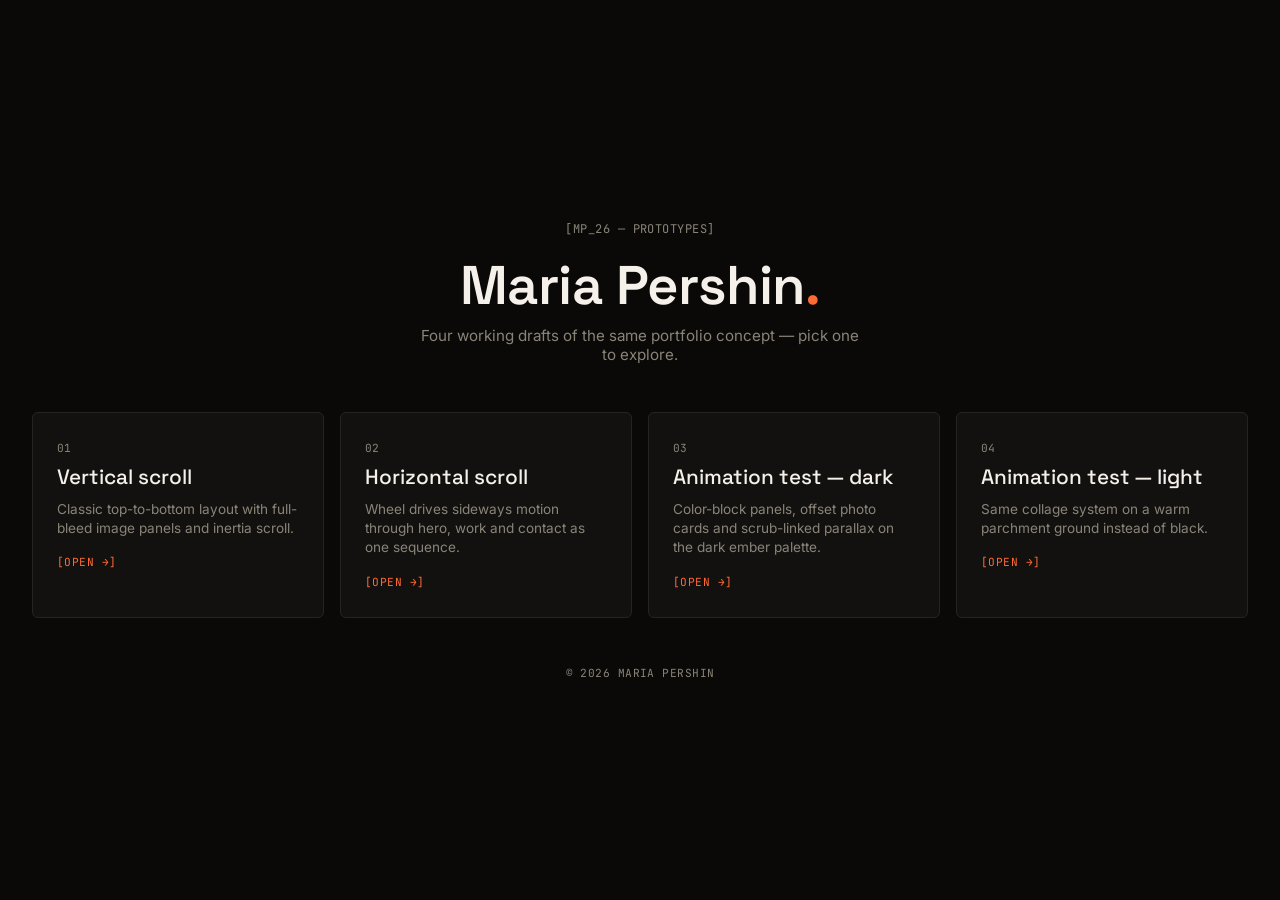
==== index.html @ 4378d7ed "Add light-parchment animation test as a 4th variant on the landing page" ====
<!DOCTYPE html>
<html lang="en">
<head>
<meta charset="UTF-8">
<meta name="viewport" content="width=device-width, initial-scale=1.0">
<title>Maria Pershin — Portfolio Drafts</title>
<link rel="preconnect" href="https://fonts.googleapis.com">
<link rel="preconnect" href="https://fonts.gstatic.com" crossorigin>
<link href="https://fonts.googleapis.com/css2?family=Space+Grotesk:wght@400;500;600;700&family=Inter:wght@400;500&family=JetBrains+Mono:wght@400;500&display=swap" rel="stylesheet">
<style>
  *{ margin:0; padding:0; box-sizing:border-box; }
  :root{
    --bg:#0a0908;
    --text:#f5f1ea;
    --muted:#8a8478;
    --line:#262420;
    --accent-1:#ff3d2e;
    --accent-2:#ff6b35;
    --accent-3:#f7b733;
  }
  body{
    background:var(--bg);
    color:var(--text);
    font-family:"Inter", sans-serif;
    min-height:100svh;
    display:flex;
    flex-direction:column;
    align-items:center;
    justify-content:center;
    padding:2rem;
  }
  .mono{ font-family:"JetBrains Mono", monospace; letter-spacing:0.04em; text-transform:uppercase; }
  .eyebrow{ font-size:0.75rem; color:var(--muted); margin-bottom:1.25rem; }
  h1{
    font-family:"Space Grotesk", sans-serif;
    font-weight:600;
    font-size:clamp(2rem, 6vw, 3.4rem);
    line-height:1.05;
    letter-spacing:-0.01em;
    text-align:center;
    margin-bottom:0.75rem;
  }
  .dot{ color:var(--accent-2); }
  p.sub{
    color:var(--muted);
    text-align:center;
    max-width:28rem;
    margin-bottom:3rem;
    font-size:0.95rem;
  }
  .options{
    display:grid;
    grid-template-columns:repeat(4, minmax(0,1fr));
    gap:1rem;
    width:100%;
    max-width:78rem;
  }
  .option{
    position:relative;
    display:flex;
    flex-direction:column;
    gap:0.6rem;
    padding:1.75rem 1.5rem;
    border:1px solid var(--line);
    border-radius:6px;
    background:#121110;
    text-decoration:none;
    color:var(--text);
    overflow:hidden;
    transition:border-color .25s ease, transform .25s ease;
  }
  .option:hover{ transform:translateY(-3px); }
  .option::before{
    content:"";
    position:absolute; inset:0;
    background:linear-gradient(135deg, var(--accent-1), var(--accent-2) 50%, var(--accent-3));
    opacity:0;
    transition:opacity .25s ease;
  }
  .option:hover::before{ opacity:0.08; }
  .option__index{ font-size:0.7rem; color:var(--muted); }
  .option__title{
    font-family:"Space Grotesk", sans-serif;
    font-weight:500;
    font-size:1.3rem;
  }
  .option__desc{ font-size:0.85rem; color:var(--muted); line-height:1.4; }
  .option__cue{
    margin-top:0.5rem;
    font-size:0.7rem;
    color:var(--accent-2);
  }
  footer{
    margin-top:3rem;
    color:var(--muted);
    font-size:0.7rem;
  }
  @media (max-width:700px){
    .options{ grid-template-columns:1fr; }
  }
</style>
</head>
<body>

  <p class="mono eyebrow">[MP_26 — PROTOTYPES]</p>
  <h1>Maria Pershin<span class="dot">.</span></h1>
  <p class="sub">Four working drafts of the same portfolio concept — pick one to explore.</p>

  <div class="options">
    <a class="option" href="index-vertical.html">
      <span class="mono option__index">01</span>
      <span class="option__title">Vertical scroll</span>
      <span class="option__desc">Classic top-to-bottom layout with full-bleed image panels and inertia scroll.</span>
      <span class="mono option__cue">[OPEN →]</span>
    </a>
    <a class="option" href="index-horizontal.html">
      <span class="mono option__index">02</span>
      <span class="option__title">Horizontal scroll</span>
      <span class="option__desc">Wheel drives sideways motion through hero, work and contact as one sequence.</span>
      <span class="mono option__cue">[OPEN →]</span>
    </a>
    <a class="option" href="test.html">
      <span class="mono option__index">03</span>
      <span class="option__title">Animation test — dark</span>
      <span class="option__desc">Color-block panels, offset photo cards and scrub-linked parallax on the dark ember palette.</span>
      <span class="mono option__cue">[OPEN →]</span>
    </a>
    <a class="option" href="test-light.html">
      <span class="mono option__index">04</span>
      <span class="option__title">Animation test — light</span>
      <span class="option__desc">Same collage system on a warm parchment ground instead of black.</span>
      <span class="mono option__cue">[OPEN →]</span>
    </a>
  </div>

  <footer class="mono">© 2026 Maria Pershin</footer>

</body>
</html>
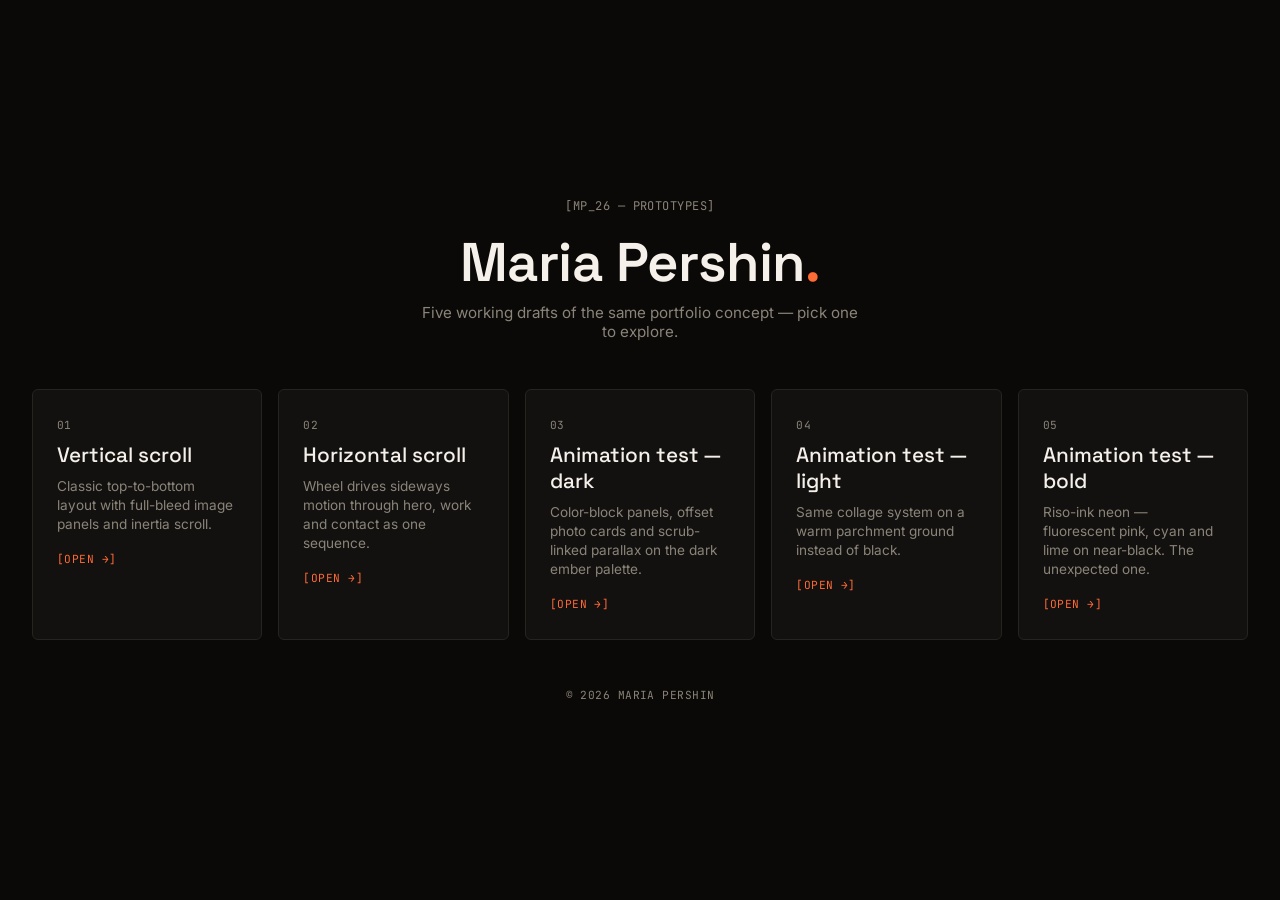
==== commit 1fad258d: "Add bold riso-neon animation test as a 5th variant" ====
--- a/index.html
+++ b/index.html
@@ -50,10 +50,10 @@
   }
   .options{
     display:grid;
-    grid-template-columns:repeat(4, minmax(0,1fr));
+    grid-template-columns:repeat(5, minmax(0,1fr));
     gap:1rem;
     width:100%;
-    max-width:78rem;
+    max-width:92rem;
   }
   .option{
     position:relative;
@@ -104,7 +104,7 @@
 
   <p class="mono eyebrow">[MP_26 — PROTOTYPES]</p>
   <h1>Maria Pershin<span class="dot">.</span></h1>
-  <p class="sub">Four working drafts of the same portfolio concept — pick one to explore.</p>
+  <p class="sub">Five working drafts of the same portfolio concept — pick one to explore.</p>
 
   <div class="options">
     <a class="option" href="index-vertical.html">
@@ -131,6 +131,12 @@
       <span class="option__desc">Same collage system on a warm parchment ground instead of black.</span>
       <span class="mono option__cue">[OPEN →]</span>
     </a>
+    <a class="option" href="test-bold.html">
+      <span class="mono option__index">05</span>
+      <span class="option__title">Animation test — bold</span>
+      <span class="option__desc">Riso-ink neon — fluorescent pink, cyan and lime on near-black. The unexpected one.</span>
+      <span class="mono option__cue">[OPEN →]</span>
+    </a>
   </div>
 
   <footer class="mono">© 2026 Maria Pershin</footer>
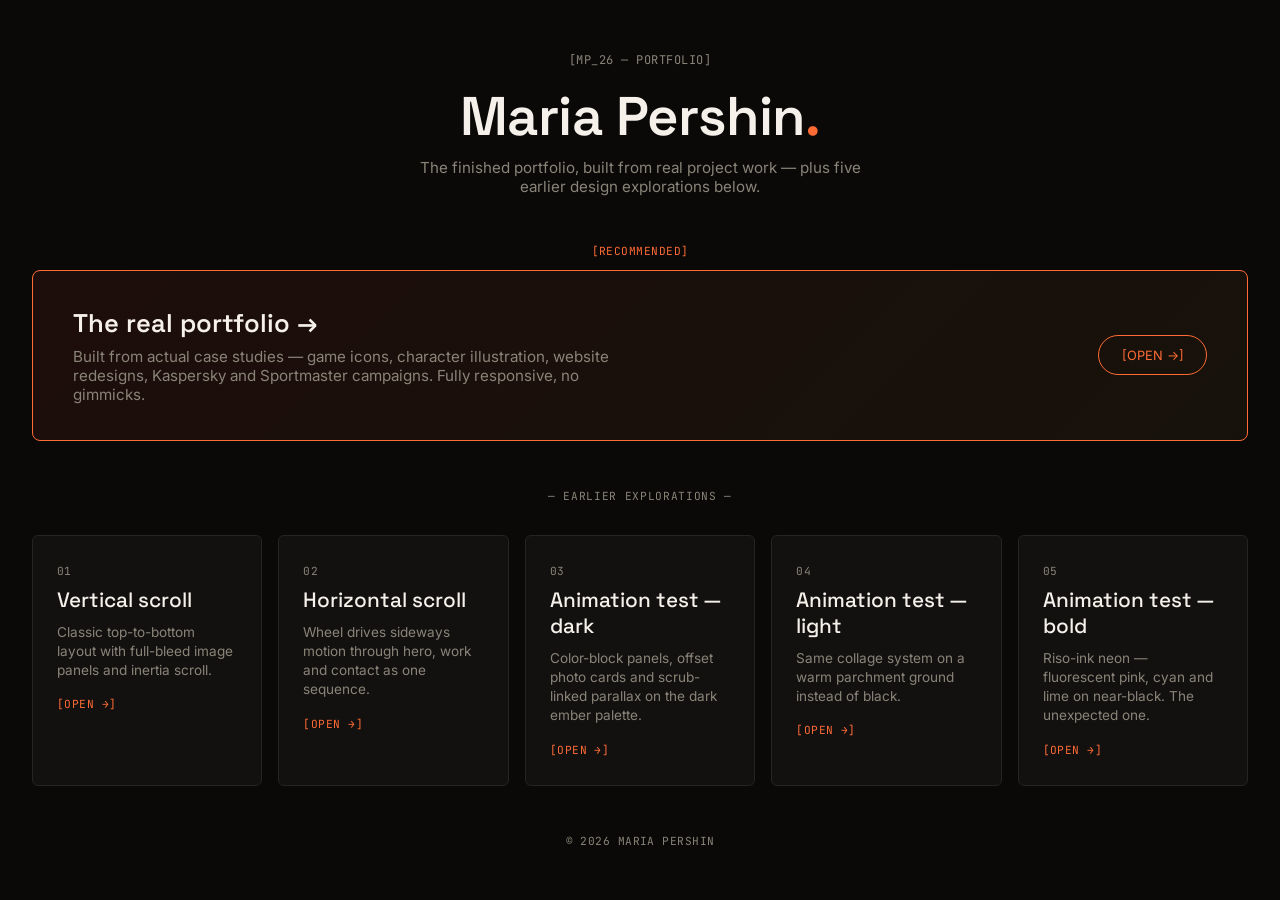
==== commit 57403d08: "Add real portfolio built from actual case studies: icons, illustration, web redesigns, Kaspersky, Sp" ====
--- a/index.html
+++ b/index.html
@@ -95,16 +95,80 @@
     color:var(--muted);
     font-size:0.7rem;
   }
+  .featured{
+    width:100%;
+    max-width:92rem;
+    margin-bottom:3rem;
+  }
+  .featured__label{
+    font-size:0.7rem;
+    color:var(--accent-2);
+    margin-bottom:0.75rem;
+    text-align:center;
+  }
+  .featured__card{
+    display:flex;
+    align-items:center;
+    justify-content:space-between;
+    gap:2rem;
+    flex-wrap:wrap;
+    padding:2.25rem 2.5rem;
+    border:1px solid var(--accent-2);
+    border-radius:8px;
+    background:linear-gradient(135deg, rgba(255,61,46,0.08), rgba(247,183,51,0.05));
+    text-decoration:none;
+    color:var(--text);
+    transition:transform .25s ease;
+  }
+  .featured__card:hover{ transform:translateY(-3px); }
+  .featured__title{
+    font-family:"Space Grotesk", sans-serif;
+    font-weight:600;
+    font-size:1.6rem;
+    margin-bottom:0.5rem;
+  }
+  .featured__desc{ color:var(--muted); font-size:0.95rem; max-width:34rem; }
+  .featured__cue{
+    flex-shrink:0;
+    font-size:0.8rem;
+    color:var(--accent-2);
+    border:1px solid var(--accent-2);
+    padding:0.7rem 1.4rem;
+    border-radius:100px;
+  }
+  .divider{
+    width:100%; max-width:92rem;
+    text-align:center;
+    color:var(--muted);
+    font-size:0.7rem;
+    margin-bottom:2rem;
+    letter-spacing:0.06em;
+    text-transform:uppercase;
+  }
   @media (max-width:700px){
     .options{ grid-template-columns:1fr; }
+    .featured__card{ padding:1.75rem; }
   }
 </style>
 </head>
 <body>
 
-  <p class="mono eyebrow">[MP_26 — PROTOTYPES]</p>
+  <p class="mono eyebrow">[MP_26 — PORTFOLIO]</p>
   <h1>Maria Pershin<span class="dot">.</span></h1>
-  <p class="sub">Five working drafts of the same portfolio concept — pick one to explore.</p>
+  <p class="sub">The finished portfolio, built from real project work — plus five earlier design explorations below.</p>
+
+  <div class="featured">
+    <p class="mono featured__label">[RECOMMENDED]</p>
+    <a class="featured__card" href="index-real.html">
+      <div>
+        <div class="featured__title">The real portfolio →</div>
+        <div class="featured__desc">Built from actual case studies — game icons, character illustration, website redesigns, Kaspersky and Sportmaster campaigns. Fully responsive, no gimmicks.</div>
+      </div>
+      <span class="featured__cue">[OPEN →]</span>
+    </a>
+  </div>
+
+  <p class="mono divider">— earlier explorations —</p>
 
   <div class="options">
     <a class="option" href="index-vertical.html">
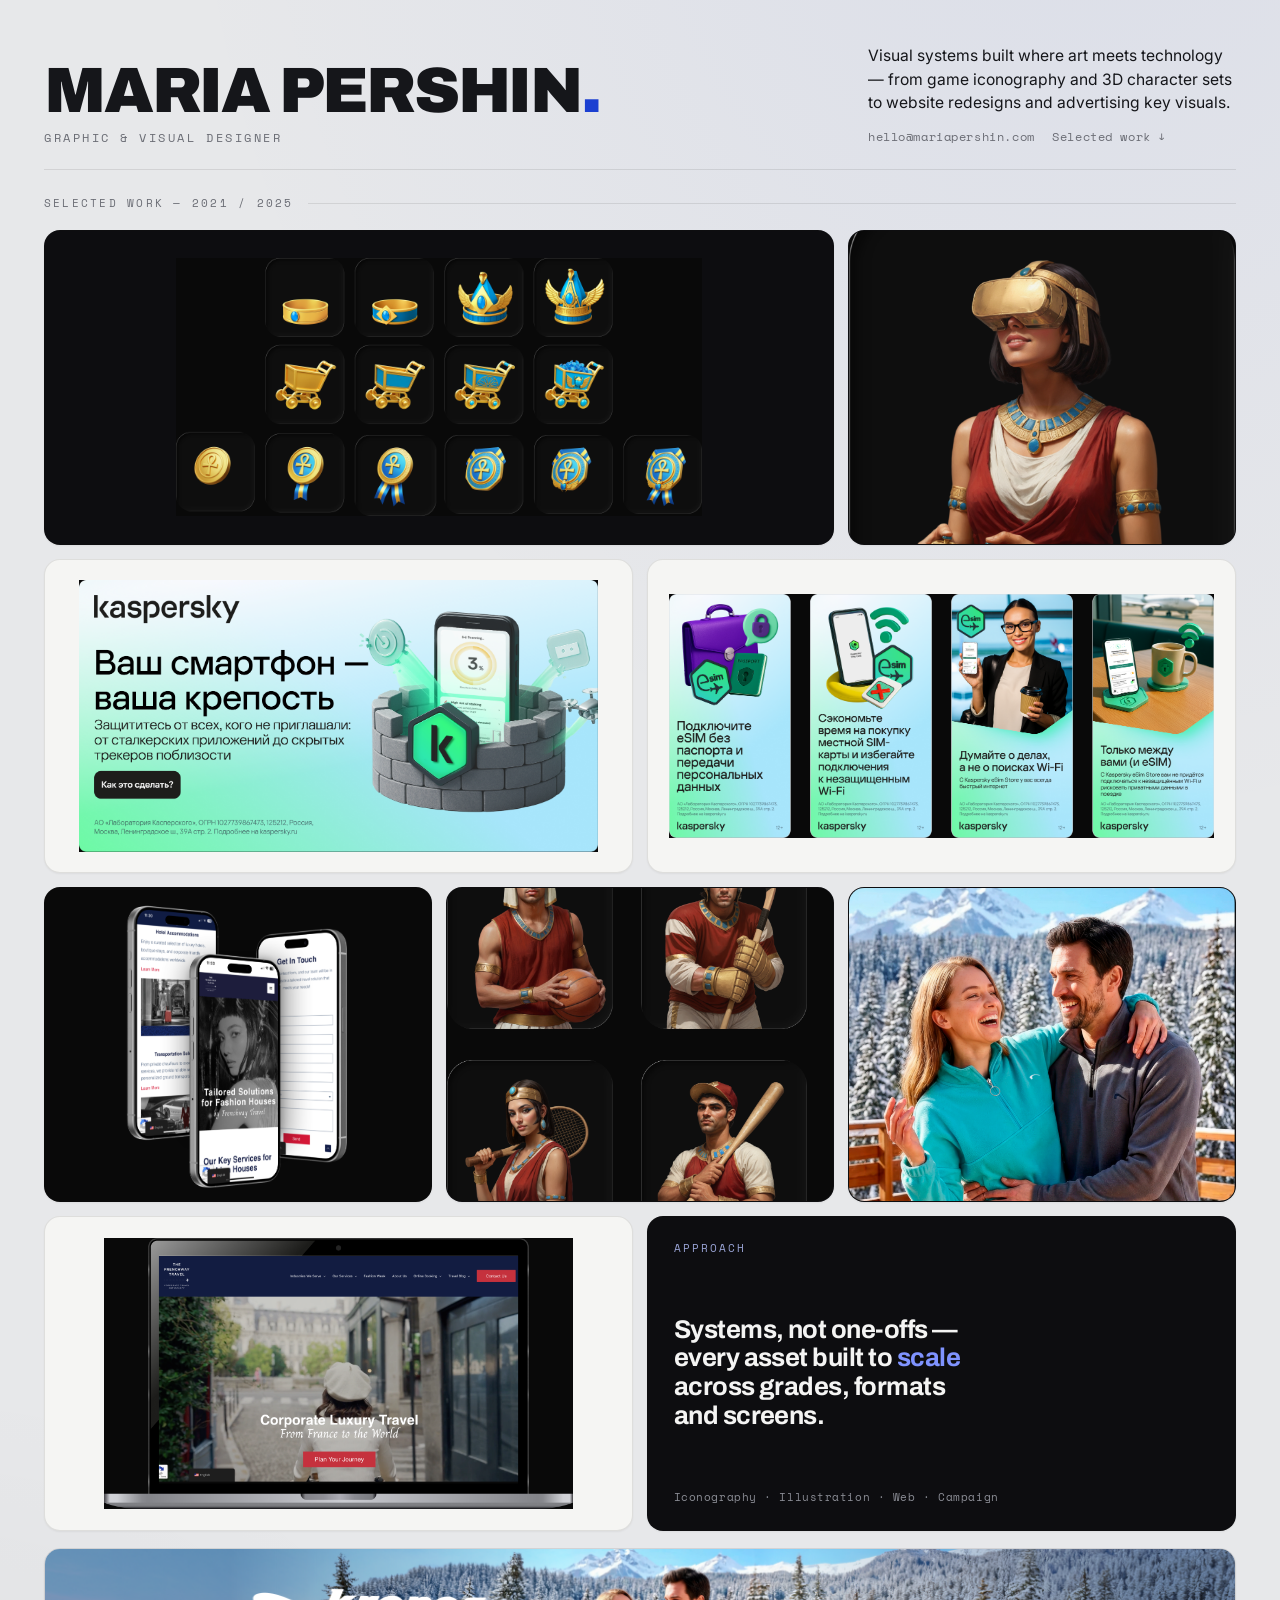
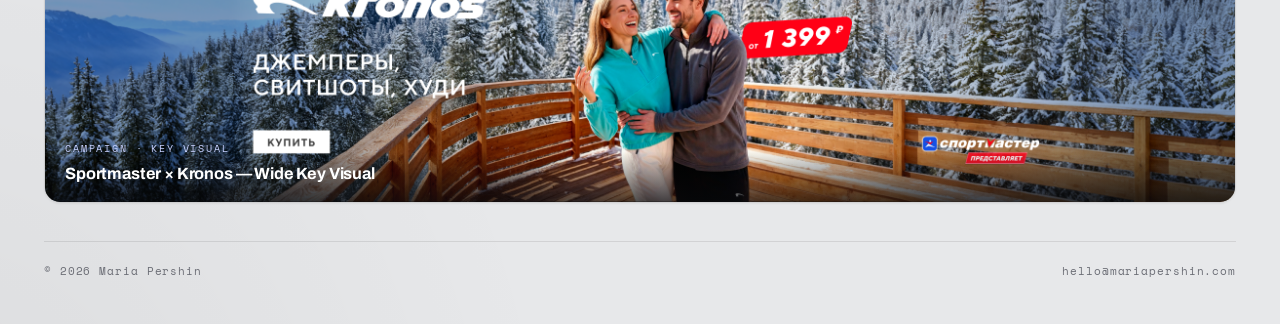
==== commit 1d8f61f3: "Rebuild portfolio as a clean bento gallery of real case work Replace the rejected full-slide layout " ====
--- a/index.html
+++ b/index.html
@@ -3,207 +3,370 @@
 <head>
 <meta charset="UTF-8">
 <meta name="viewport" content="width=device-width, initial-scale=1.0">
-<title>Maria Pershin — Portfolio Drafts</title>
+<title>Maria Pershin — Graphic &amp; Visual Designer</title>
+<meta name="description" content="Selected work by Maria Pershin — game iconography, character illustration, website redesigns and advertising key visuals.">
 <link rel="preconnect" href="https://fonts.googleapis.com">
 <link rel="preconnect" href="https://fonts.gstatic.com" crossorigin>
-<link href="https://fonts.googleapis.com/css2?family=Space+Grotesk:wght@400;500;600;700&family=Inter:wght@400;500&family=JetBrains+Mono:wght@400;500&display=swap" rel="stylesheet">
+<link href="https://fonts.googleapis.com/css2?family=Archivo:wght@500;600;700;800;900&family=Inter:wght@400;500;600&family=Space+Mono:wght@400;700&display=swap" rel="stylesheet">
 <style>
   *{ margin:0; padding:0; box-sizing:border-box; }
   :root{
-    --bg:#0a0908;
-    --text:#f5f1ea;
-    --muted:#8a8478;
-    --line:#262420;
-    --accent-1:#ff3d2e;
-    --accent-2:#ff6b35;
-    --accent-3:#f7b733;
-  }
+    --canvas:#e7e8ea;        /* cool porcelain gallery wall */
+    --canvas-2:#dcdde0;
+    --ink:#15161a;
+    --muted:#6b6d75;
+    --line:rgba(20,22,28,0.10);
+    --panel-dark:#0d0d10;
+    --panel-light:#f5f5f3;
+    --accent:#1b3fd1;        /* egyptian cobalt, echoed from the icon work */
+    --radius:16px;
+    --gap:14px;
+    --unit:9.4rem;           /* bento base row */
+  }
+
+  html{ -webkit-font-smoothing:antialiased; text-rendering:optimizeLegibility; }
   body{
-    background:var(--bg);
-    color:var(--text);
+    background:var(--canvas);
+    color:var(--ink);
     font-family:"Inter", sans-serif;
+    line-height:1.5;
     min-height:100svh;
-    display:flex;
-    flex-direction:column;
-    align-items:center;
-    justify-content:center;
-    padding:2rem;
-  }
-  .mono{ font-family:"JetBrains Mono", monospace; letter-spacing:0.04em; text-transform:uppercase; }
-  .eyebrow{ font-size:0.75rem; color:var(--muted); margin-bottom:1.25rem; }
-  h1{
-    font-family:"Space Grotesk", sans-serif;
-    font-weight:600;
-    font-size:clamp(2rem, 6vw, 3.4rem);
-    line-height:1.05;
+    background-image:
+      radial-gradient(120% 90% at 85% -10%, rgba(27,63,209,0.06), transparent 60%),
+      radial-gradient(90% 70% at -5% 110%, rgba(0,0,0,0.05), transparent 55%);
+  }
+
+  .wrap{ max-width:1360px; margin:0 auto; padding:clamp(1.25rem,3.5vw,2.75rem); }
+
+  /* ---------- masthead ---------- */
+  .masthead{
+    display:flex; align-items:flex-end; justify-content:space-between;
+    gap:2rem; flex-wrap:wrap;
+    padding-bottom:1.4rem; margin-bottom:1.6rem;
+    border-bottom:1px solid var(--line);
+  }
+  .brand{ display:flex; flex-direction:column; gap:0.55rem; }
+  .brand h1{
+    font-family:"Archivo", sans-serif;
+    font-weight:900;
+    font-size:clamp(2.2rem, 5.6vw, 4rem);
+    line-height:0.92;
+    letter-spacing:-0.035em;
+    text-transform:uppercase;
+  }
+  .brand h1 .dot{ color:var(--accent); }
+  .brand .role{
+    font-family:"Space Mono", monospace;
+    font-size:0.72rem;
+    letter-spacing:0.22em;
+    text-transform:uppercase;
+    color:var(--muted);
+  }
+  .intro{ max-width:23rem; }
+  .intro p{
+    font-size:0.98rem;
+    color:var(--ink);
+  }
+  .intro .contact{
+    margin-top:0.85rem;
+    display:flex; gap:1.1rem; flex-wrap:wrap;
+    font-family:"Space Mono", monospace;
+    font-size:0.72rem; letter-spacing:0.05em;
+  }
+  .intro .contact a{
+    color:var(--muted); text-decoration:none;
+    border-bottom:1px solid transparent;
+    transition:color .2s, border-color .2s;
+  }
+  .intro .contact a:hover{ color:var(--accent); border-color:var(--accent); }
+
+  /* section marker line */
+  .marker{
+    display:flex; align-items:center; gap:0.9rem;
+    margin:0 0 1.1rem;
+    font-family:"Space Mono", monospace;
+    font-size:0.7rem; letter-spacing:0.2em; text-transform:uppercase;
+    color:var(--muted);
+  }
+  .marker::after{ content:""; flex:1; height:1px; background:var(--line); }
+
+  /* ---------- bento ---------- */
+  .bento{
+    display:grid;
+    grid-template-columns:repeat(6, 1fr);
+    grid-auto-rows:var(--unit);
+    grid-auto-flow:dense;
+    gap:var(--gap);
+  }
+  .tile{
+    position:relative;
+    overflow:hidden;
+    border-radius:var(--radius);
+    border:1px solid var(--line);
+    background:var(--panel-light);
+    text-decoration:none;
+    color:inherit;
+    isolation:isolate;
+    box-shadow:0 1px 2px rgba(16,18,24,0.05);
+    transition:transform .4s cubic-bezier(.2,.7,.2,1), box-shadow .4s ease;
+  }
+  .tile.dark{ background:var(--panel-dark); }
+  .tile.phones{ background:#090909; }
+  .tile img{
+    position:absolute; inset:0;
+    width:100%; height:100%;
+    object-fit:cover; object-position:center;
+    display:block;
+    transition:transform .6s cubic-bezier(.2,.7,.2,1), filter .4s ease;
+  }
+  .tile.fit img{ object-fit:contain; padding:3.5%; }
+  .tile.top img{ object-position:50% 20%; }
+
+  /* spans — even 2-row bands, tessellates gap-free on 6 cols */
+  .s-icon   { grid-column:span 4; grid-row:span 2; }
+  .s-hero   { grid-column:span 2; grid-row:span 2; }
+  .s-kmain  { grid-column:span 3; grid-row:span 2; }
+  .s-kset   { grid-column:span 3; grid-row:span 2; }
+  .s-phones { grid-column:span 2; grid-row:span 2; }
+  .s-quad   { grid-column:span 2; grid-row:span 2; }
+  .s-photo  { grid-column:span 2; grid-row:span 2; }
+  .s-laptop { grid-column:span 3; grid-row:span 2; }
+  .s-info   { grid-column:span 3; grid-row:span 2; }
+
+  /* text tile */
+  .tile.info{
+    background:var(--panel-dark);
+    display:flex; flex-direction:column; justify-content:space-between;
+    padding:1.5rem 1.6rem;
+    color:#f4f4f3;
+  }
+  .tile.info .kicker{
+    font-family:"Space Mono", monospace;
+    font-size:0.66rem; letter-spacing:0.2em; text-transform:uppercase;
+    color:#9aa4d6;
+  }
+  .tile.info .statement{
+    font-family:"Archivo", sans-serif; font-weight:700;
+    font-size:clamp(1.2rem, 2.2vw, 1.6rem); line-height:1.12;
+    letter-spacing:-0.02em; max-width:20ch;
+  }
+  .tile.info .statement em{ color:#7f93ff; font-style:normal; }
+  .tile.info .meta{
+    font-family:"Space Mono", monospace; font-size:0.7rem;
+    letter-spacing:0.05em; color:#8b8d95;
+  }
+  .tile.info:hover, .tile.info:focus-visible{ transform:translateY(-4px); }
+
+  /* label plate */
+  .plate{
+    position:absolute; left:0; right:0; bottom:0; z-index:2;
+    padding:1.4rem 1.25rem 1.05rem;
+    background:linear-gradient(to top, rgba(8,9,12,0.92) 8%, rgba(8,9,12,0.55) 55%, rgba(8,9,12,0) 100%);
+    color:#fff;
+    transform:translateY(28%);
+    opacity:0;
+    transition:transform .42s cubic-bezier(.2,.7,.2,1), opacity .42s ease;
+  }
+  .plate .cat{
+    font-family:"Space Mono", monospace;
+    font-size:0.64rem; letter-spacing:0.18em; text-transform:uppercase;
+    color:#c9d2ff;
+    display:block; margin-bottom:0.3rem;
+  }
+  .plate .name{
+    font-family:"Archivo", sans-serif;
+    font-weight:700; font-size:1.02rem; line-height:1.15;
     letter-spacing:-0.01em;
-    text-align:center;
-    margin-bottom:0.75rem;
-  }
-  .dot{ color:var(--accent-2); }
-  p.sub{
-    color:var(--muted);
-    text-align:center;
-    max-width:28rem;
-    margin-bottom:3rem;
-    font-size:0.95rem;
-  }
-  .options{
-    display:grid;
-    grid-template-columns:repeat(5, minmax(0,1fr));
-    gap:1rem;
-    width:100%;
-    max-width:92rem;
-  }
-  .option{
+  }
+  .idx{
+    position:absolute; top:0.7rem; left:0.85rem; z-index:2;
+    font-family:"Space Mono", monospace;
+    font-size:0.62rem; letter-spacing:0.1em;
+    color:rgba(255,255,255,0.0);
+    mix-blend-mode:difference;
+    transition:color .3s ease;
+  }
+  .tile:hover, .tile:focus-visible{
+    transform:translateY(-4px);
+    box-shadow:0 18px 40px -18px rgba(16,18,24,0.45);
+    outline:none;
+  }
+  .tile:hover img, .tile:focus-visible img{ transform:scale(1.045); }
+  .tile:hover .plate, .tile:focus-visible .plate{ transform:translateY(0); opacity:1; }
+  .tile:hover .idx, .tile:focus-visible .idx{ color:rgba(255,255,255,0.65); }
+  .tile:focus-visible{ box-shadow:0 0 0 3px var(--accent), 0 18px 40px -18px rgba(16,18,24,0.45); }
+
+  /* ---------- closing full-bleed banner ---------- */
+  .finale{
+    margin-top:calc(var(--gap) + 0.2rem);
     position:relative;
-    display:flex;
-    flex-direction:column;
-    gap:0.6rem;
-    padding:1.75rem 1.5rem;
+    border-radius:var(--radius);
+    overflow:hidden;
     border:1px solid var(--line);
-    border-radius:6px;
-    background:#121110;
-    text-decoration:none;
-    color:var(--text);
-    overflow:hidden;
-    transition:border-color .25s ease, transform .25s ease;
-  }
-  .option:hover{ transform:translateY(-3px); }
-  .option::before{
-    content:"";
-    position:absolute; inset:0;
-    background:linear-gradient(135deg, var(--accent-1), var(--accent-2) 50%, var(--accent-3));
-    opacity:0;
-    transition:opacity .25s ease;
-  }
-  .option:hover::before{ opacity:0.08; }
-  .option__index{ font-size:0.7rem; color:var(--muted); }
-  .option__title{
-    font-family:"Space Grotesk", sans-serif;
-    font-weight:500;
-    font-size:1.3rem;
-  }
-  .option__desc{ font-size:0.85rem; color:var(--muted); line-height:1.4; }
-  .option__cue{
-    margin-top:0.5rem;
-    font-size:0.7rem;
-    color:var(--accent-2);
-  }
+    box-shadow:0 1px 2px rgba(16,18,24,0.05);
+    display:block; text-decoration:none; color:inherit;
+    transition:transform .4s cubic-bezier(.2,.7,.2,1), box-shadow .4s ease;
+  }
+  .finale img{ width:100%; height:auto; display:block; aspect-ratio:2442/518; object-fit:cover; }
+  .finale .plate{ transform:translateY(0); opacity:1;
+    background:linear-gradient(to top, rgba(8,9,12,0.72) 0%, rgba(8,9,12,0.0) 60%); }
+  .finale:hover{ transform:translateY(-4px); box-shadow:0 18px 40px -18px rgba(16,18,24,0.45); }
+  .finale:focus-visible{ outline:none; box-shadow:0 0 0 3px var(--accent), 0 18px 40px -18px rgba(16,18,24,0.45); }
+
+  /* ---------- footer ---------- */
   footer{
-    margin-top:3rem;
-    color:var(--muted);
-    font-size:0.7rem;
-  }
-  .featured{
-    width:100%;
-    max-width:92rem;
-    margin-bottom:3rem;
-  }
-  .featured__label{
-    font-size:0.7rem;
-    color:var(--accent-2);
-    margin-bottom:0.75rem;
-    text-align:center;
-  }
-  .featured__card{
-    display:flex;
-    align-items:center;
-    justify-content:space-between;
-    gap:2rem;
-    flex-wrap:wrap;
-    padding:2.25rem 2.5rem;
-    border:1px solid var(--accent-2);
-    border-radius:8px;
-    background:linear-gradient(135deg, rgba(255,61,46,0.08), rgba(247,183,51,0.05));
-    text-decoration:none;
-    color:var(--text);
-    transition:transform .25s ease;
-  }
-  .featured__card:hover{ transform:translateY(-3px); }
-  .featured__title{
-    font-family:"Space Grotesk", sans-serif;
-    font-weight:600;
-    font-size:1.6rem;
-    margin-bottom:0.5rem;
-  }
-  .featured__desc{ color:var(--muted); font-size:0.95rem; max-width:34rem; }
-  .featured__cue{
-    flex-shrink:0;
-    font-size:0.8rem;
-    color:var(--accent-2);
-    border:1px solid var(--accent-2);
-    padding:0.7rem 1.4rem;
-    border-radius:100px;
-  }
-  .divider{
-    width:100%; max-width:92rem;
-    text-align:center;
-    color:var(--muted);
-    font-size:0.7rem;
-    margin-bottom:2rem;
-    letter-spacing:0.06em;
-    text-transform:uppercase;
-  }
-  @media (max-width:700px){
-    .options{ grid-template-columns:1fr; }
-    .featured__card{ padding:1.75rem; }
+    display:flex; justify-content:space-between; align-items:center;
+    gap:1rem; flex-wrap:wrap;
+    margin-top:2.4rem; padding-top:1.3rem;
+    border-top:1px solid var(--line);
+    font-family:"Space Mono", monospace;
+    font-size:0.7rem; letter-spacing:0.08em; color:var(--muted);
+  }
+  footer a{ color:var(--muted); text-decoration:none; }
+  footer a:hover{ color:var(--accent); }
+
+  /* ---------- responsive ---------- */
+  @media (max-width:860px){
+    :root{ --unit:8rem; }
+    .bento{ grid-template-columns:repeat(2, 1fr); }
+    .s-icon{ grid-column:span 2; grid-row:span 2; }
+    .s-hero{ grid-column:span 1; grid-row:span 3; }
+    .s-kmain{ grid-column:span 2; grid-row:span 2; }
+    .s-kset{ grid-column:span 2; grid-row:span 2; }
+    .s-laptop{ grid-column:span 2; grid-row:span 2; }
+    .s-phones{ grid-column:span 1; grid-row:span 2; }
+    .s-quad{ grid-column:span 1; grid-row:span 2; }
+    .s-photo{ grid-column:span 1; grid-row:span 3; }
+    .plate{ transform:translateY(0); opacity:1;
+      background:linear-gradient(to top, rgba(8,9,12,0.85) 12%, rgba(8,9,12,0.2) 60%, rgba(8,9,12,0) 100%); }
+  }
+  @media (max-width:520px){
+    .bento{ grid-template-columns:1fr; grid-auto-rows:auto; }
+    .tile{ grid-column:auto !important; grid-row:auto !important; aspect-ratio:16/10; }
+    .tile img{ position:absolute; }
+    .tile.s-hero, .tile.s-photo{ aspect-ratio:4/5; }
+  }
+
+  @media (prefers-reduced-motion:reduce){
+    *{ transition:none !important; }
+    .tile img{ transform:none !important; }
   }
 </style>
 </head>
 <body>
-
-  <p class="mono eyebrow">[MP_26 — PORTFOLIO]</p>
-  <h1>Maria Pershin<span class="dot">.</span></h1>
-  <p class="sub">The finished portfolio, built from real project work — plus five earlier design explorations below.</p>
-
-  <div class="featured">
-    <p class="mono featured__label">[RECOMMENDED]</p>
-    <a class="featured__card" href="index-real.html">
-      <div>
-        <div class="featured__title">The real portfolio →</div>
-        <div class="featured__desc">Built from actual case studies — game icons, character illustration, website redesigns, Kaspersky and Sportmaster campaigns. Fully responsive, no gimmicks.</div>
-      </div>
-      <span class="featured__cue">[OPEN →]</span>
-    </a>
-  </div>
-
-  <p class="mono divider">— earlier explorations —</p>
-
-  <div class="options">
-    <a class="option" href="index-vertical.html">
-      <span class="mono option__index">01</span>
-      <span class="option__title">Vertical scroll</span>
-      <span class="option__desc">Classic top-to-bottom layout with full-bleed image panels and inertia scroll.</span>
-      <span class="mono option__cue">[OPEN →]</span>
-    </a>
-    <a class="option" href="index-horizontal.html">
-      <span class="mono option__index">02</span>
-      <span class="option__title">Horizontal scroll</span>
-      <span class="option__desc">Wheel drives sideways motion through hero, work and contact as one sequence.</span>
-      <span class="mono option__cue">[OPEN →]</span>
-    </a>
-    <a class="option" href="test.html">
-      <span class="mono option__index">03</span>
-      <span class="option__title">Animation test — dark</span>
-      <span class="option__desc">Color-block panels, offset photo cards and scrub-linked parallax on the dark ember palette.</span>
-      <span class="mono option__cue">[OPEN →]</span>
-    </a>
-    <a class="option" href="test-light.html">
-      <span class="mono option__index">04</span>
-      <span class="option__title">Animation test — light</span>
-      <span class="option__desc">Same collage system on a warm parchment ground instead of black.</span>
-      <span class="mono option__cue">[OPEN →]</span>
-    </a>
-    <a class="option" href="test-bold.html">
-      <span class="mono option__index">05</span>
-      <span class="option__title">Animation test — bold</span>
-      <span class="option__desc">Riso-ink neon — fluorescent pink, cyan and lime on near-black. The unexpected one.</span>
-      <span class="mono option__cue">[OPEN →]</span>
-    </a>
-  </div>
-
-  <footer class="mono">© 2026 Maria Pershin</footer>
-
+<main class="wrap">
+
+  <header class="masthead">
+    <div class="brand">
+      <h1>Maria Pershin<span class="dot">.</span></h1>
+      <span class="role">Graphic &amp; Visual Designer</span>
+    </div>
+    <div class="intro">
+      <p>Visual systems built where art meets technology — from game iconography and 3D character sets to website redesigns and advertising key visuals.</p>
+      <div class="contact">
+        <a href="mailto:hello@mariapershin.com">hello@mariapershin.com</a>
+        <a href="#work">Selected work ↓</a>
+      </div>
+    </div>
+  </header>
+
+  <p class="marker" id="work">Selected work — 2021&nbsp;/&nbsp;2025</p>
+
+  <section class="bento">
+
+    <a class="tile dark s-icon fit" href="#">
+      <span class="idx">01</span>
+      <img src="assets/icon-grades.png" alt="Grid of Egyptian-style gold and cobalt game icons across grade tiers" loading="lazy">
+      <div class="plate">
+        <span class="cat">Iconography · 3D</span>
+        <span class="name">Egyptian Slot Icons — Grades &amp; Scalability</span>
+      </div>
+    </a>
+
+    <a class="tile dark s-hero top" href="#">
+      <span class="idx">02</span>
+      <img src="assets/series-hero.png" alt="3D-rendered Egyptian athlete wearing a golden VR headset, holding a controller" loading="lazy">
+      <div class="plate">
+        <span class="cat">Illustration · Series</span>
+        <span class="name">Athlete Series — Lead Character</span>
+      </div>
+    </a>
+
+    <a class="tile s-kmain fit" href="#">
+      <span class="idx">03</span>
+      <img src="assets/kaspersky-main.png" alt="Kaspersky eSIM key visual — a smartphone rising from a stone fortress" loading="lazy">
+      <div class="plate">
+        <span class="cat">Campaign · Key Visual</span>
+        <span class="name">Kaspersky — eSIM Key Visual</span>
+      </div>
+    </a>
+
+    <a class="tile s-kset fit" href="#">
+      <span class="idx">04</span>
+      <img src="assets/kaspersky-set.png" alt="Set of four Kaspersky eSIM advertising banners" loading="lazy">
+      <div class="plate">
+        <span class="cat">Campaign · Banner Set</span>
+        <span class="name">Kaspersky — eSIM Series</span>
+      </div>
+    </a>
+
+    <a class="tile phones s-phones" href="#">
+      <span class="idx">05</span>
+      <img src="assets/website-phones.png" alt="Three phone mockups of the responsive Frenchway Travel redesign" loading="lazy">
+      <div class="plate">
+        <span class="cat">Web · Mobile</span>
+        <span class="name">Frenchway Travel — Responsive</span>
+      </div>
+    </a>
+
+    <a class="tile dark s-quad" href="#">
+      <span class="idx">06</span>
+      <img src="assets/series-quad.png" alt="Four 3D athlete characters across basketball, hockey, tennis and baseball" loading="lazy">
+      <div class="plate">
+        <span class="cat">Illustration · Series</span>
+        <span class="name">Athlete Series — Full Cast</span>
+      </div>
+    </a>
+
+    <a class="tile dark s-photo top" href="#">
+      <span class="idx">07</span>
+      <img src="assets/sportmaster-photo.png" alt="Restored lifestyle photo of a couple on a mountain terrace" loading="lazy">
+      <div class="plate">
+        <span class="cat">Retouch · Restoration</span>
+        <span class="name">Sportmaster — Image Recovery</span>
+      </div>
+    </a>
+
+    <a class="tile s-laptop fit" href="#">
+      <span class="idx">08</span>
+      <img src="assets/website-laptop.png" alt="Laptop mockup of the redesigned Frenchway Travel homepage" loading="lazy">
+      <div class="plate">
+        <span class="cat">Web · UX / UI</span>
+        <span class="name">Frenchway Travel — Redesign</span>
+      </div>
+    </a>
+
+    <div class="tile info s-info">
+      <span class="kicker">Approach</span>
+      <p class="statement">Systems, not one-offs — every asset built to <em>scale</em> across grades, formats and screens.</p>
+      <span class="meta">Iconography · Illustration · Web · Campaign</span>
+    </div>
+
+  </section>
+
+  <a class="finale" href="#">
+    <img src="assets/sportmaster-banner.png" alt="Wide Sportmaster × Kronos winter key visual with a couple on a snowy terrace" loading="lazy">
+    <div class="plate">
+      <span class="cat">Campaign · Key Visual</span>
+      <span class="name">Sportmaster × Kronos — Wide Key Visual</span>
+    </div>
+  </a>
+
+  <footer>
+    <span>© 2026 Maria Pershin</span>
+    <span><a href="mailto:hello@mariapershin.com">hello@mariapershin.com</a></span>
+  </footer>
+
+</main>
 </body>
 </html>
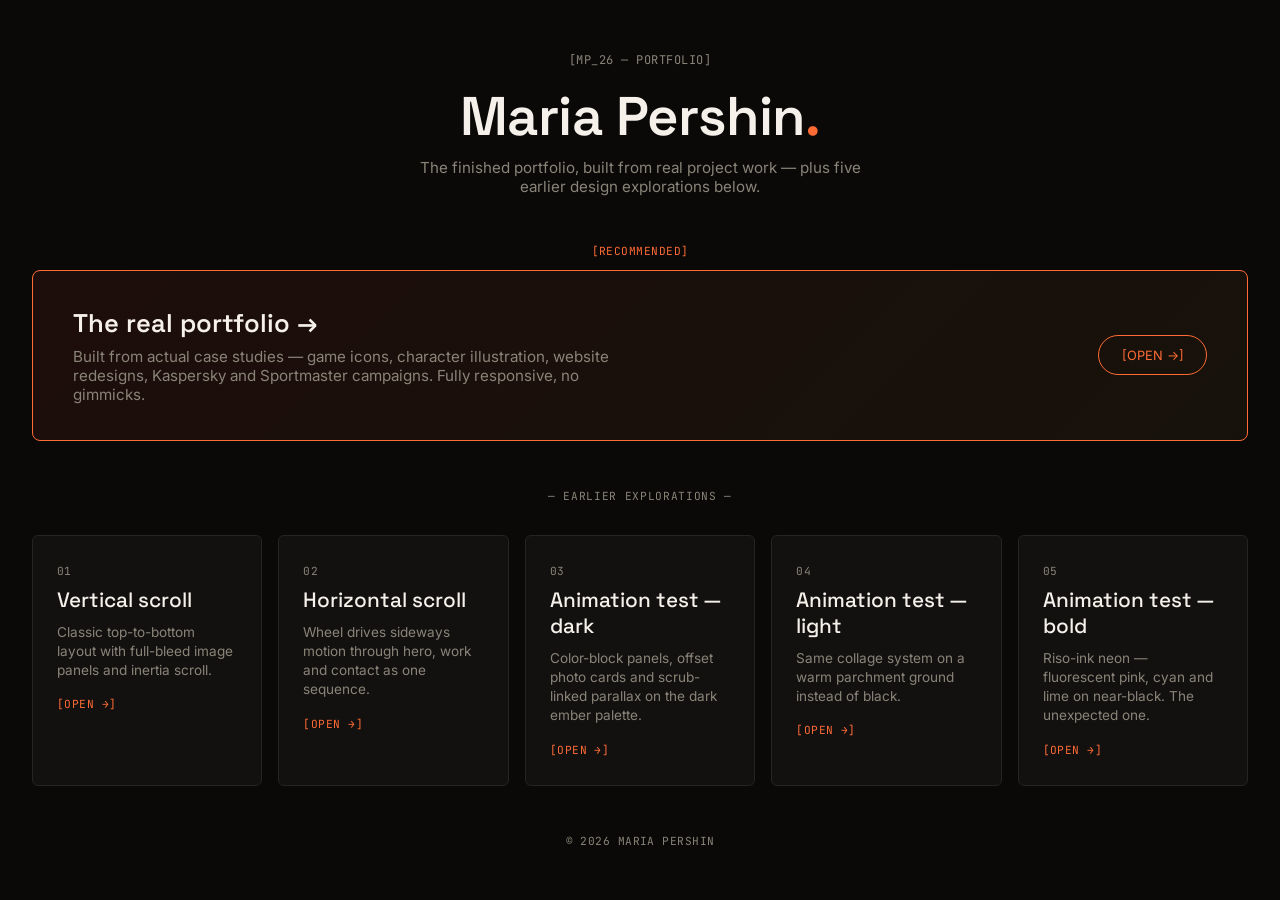
==== commit a8ff3f28: "Revert "Rebuild portfolio as a clean bento gallery of real case work" This reverts commit 1d8f61f3f9" ====
--- a/index.html
+++ b/index.html
@@ -3,370 +3,207 @@
 <head>
 <meta charset="UTF-8">
 <meta name="viewport" content="width=device-width, initial-scale=1.0">
-<title>Maria Pershin — Graphic &amp; Visual Designer</title>
-<meta name="description" content="Selected work by Maria Pershin — game iconography, character illustration, website redesigns and advertising key visuals.">
+<title>Maria Pershin — Portfolio Drafts</title>
 <link rel="preconnect" href="https://fonts.googleapis.com">
 <link rel="preconnect" href="https://fonts.gstatic.com" crossorigin>
-<link href="https://fonts.googleapis.com/css2?family=Archivo:wght@500;600;700;800;900&family=Inter:wght@400;500;600&family=Space+Mono:wght@400;700&display=swap" rel="stylesheet">
+<link href="https://fonts.googleapis.com/css2?family=Space+Grotesk:wght@400;500;600;700&family=Inter:wght@400;500&family=JetBrains+Mono:wght@400;500&display=swap" rel="stylesheet">
 <style>
   *{ margin:0; padding:0; box-sizing:border-box; }
   :root{
-    --canvas:#e7e8ea;        /* cool porcelain gallery wall */
-    --canvas-2:#dcdde0;
-    --ink:#15161a;
-    --muted:#6b6d75;
-    --line:rgba(20,22,28,0.10);
-    --panel-dark:#0d0d10;
-    --panel-light:#f5f5f3;
-    --accent:#1b3fd1;        /* egyptian cobalt, echoed from the icon work */
-    --radius:16px;
-    --gap:14px;
-    --unit:9.4rem;           /* bento base row */
-  }
-
-  html{ -webkit-font-smoothing:antialiased; text-rendering:optimizeLegibility; }
+    --bg:#0a0908;
+    --text:#f5f1ea;
+    --muted:#8a8478;
+    --line:#262420;
+    --accent-1:#ff3d2e;
+    --accent-2:#ff6b35;
+    --accent-3:#f7b733;
+  }
   body{
-    background:var(--canvas);
-    color:var(--ink);
+    background:var(--bg);
+    color:var(--text);
     font-family:"Inter", sans-serif;
-    line-height:1.5;
     min-height:100svh;
-    background-image:
-      radial-gradient(120% 90% at 85% -10%, rgba(27,63,209,0.06), transparent 60%),
-      radial-gradient(90% 70% at -5% 110%, rgba(0,0,0,0.05), transparent 55%);
-  }
-
-  .wrap{ max-width:1360px; margin:0 auto; padding:clamp(1.25rem,3.5vw,2.75rem); }
-
-  /* ---------- masthead ---------- */
-  .masthead{
-    display:flex; align-items:flex-end; justify-content:space-between;
-    gap:2rem; flex-wrap:wrap;
-    padding-bottom:1.4rem; margin-bottom:1.6rem;
-    border-bottom:1px solid var(--line);
-  }
-  .brand{ display:flex; flex-direction:column; gap:0.55rem; }
-  .brand h1{
-    font-family:"Archivo", sans-serif;
-    font-weight:900;
-    font-size:clamp(2.2rem, 5.6vw, 4rem);
-    line-height:0.92;
-    letter-spacing:-0.035em;
+    display:flex;
+    flex-direction:column;
+    align-items:center;
+    justify-content:center;
+    padding:2rem;
+  }
+  .mono{ font-family:"JetBrains Mono", monospace; letter-spacing:0.04em; text-transform:uppercase; }
+  .eyebrow{ font-size:0.75rem; color:var(--muted); margin-bottom:1.25rem; }
+  h1{
+    font-family:"Space Grotesk", sans-serif;
+    font-weight:600;
+    font-size:clamp(2rem, 6vw, 3.4rem);
+    line-height:1.05;
+    letter-spacing:-0.01em;
+    text-align:center;
+    margin-bottom:0.75rem;
+  }
+  .dot{ color:var(--accent-2); }
+  p.sub{
+    color:var(--muted);
+    text-align:center;
+    max-width:28rem;
+    margin-bottom:3rem;
+    font-size:0.95rem;
+  }
+  .options{
+    display:grid;
+    grid-template-columns:repeat(5, minmax(0,1fr));
+    gap:1rem;
+    width:100%;
+    max-width:92rem;
+  }
+  .option{
+    position:relative;
+    display:flex;
+    flex-direction:column;
+    gap:0.6rem;
+    padding:1.75rem 1.5rem;
+    border:1px solid var(--line);
+    border-radius:6px;
+    background:#121110;
+    text-decoration:none;
+    color:var(--text);
+    overflow:hidden;
+    transition:border-color .25s ease, transform .25s ease;
+  }
+  .option:hover{ transform:translateY(-3px); }
+  .option::before{
+    content:"";
+    position:absolute; inset:0;
+    background:linear-gradient(135deg, var(--accent-1), var(--accent-2) 50%, var(--accent-3));
+    opacity:0;
+    transition:opacity .25s ease;
+  }
+  .option:hover::before{ opacity:0.08; }
+  .option__index{ font-size:0.7rem; color:var(--muted); }
+  .option__title{
+    font-family:"Space Grotesk", sans-serif;
+    font-weight:500;
+    font-size:1.3rem;
+  }
+  .option__desc{ font-size:0.85rem; color:var(--muted); line-height:1.4; }
+  .option__cue{
+    margin-top:0.5rem;
+    font-size:0.7rem;
+    color:var(--accent-2);
+  }
+  footer{
+    margin-top:3rem;
+    color:var(--muted);
+    font-size:0.7rem;
+  }
+  .featured{
+    width:100%;
+    max-width:92rem;
+    margin-bottom:3rem;
+  }
+  .featured__label{
+    font-size:0.7rem;
+    color:var(--accent-2);
+    margin-bottom:0.75rem;
+    text-align:center;
+  }
+  .featured__card{
+    display:flex;
+    align-items:center;
+    justify-content:space-between;
+    gap:2rem;
+    flex-wrap:wrap;
+    padding:2.25rem 2.5rem;
+    border:1px solid var(--accent-2);
+    border-radius:8px;
+    background:linear-gradient(135deg, rgba(255,61,46,0.08), rgba(247,183,51,0.05));
+    text-decoration:none;
+    color:var(--text);
+    transition:transform .25s ease;
+  }
+  .featured__card:hover{ transform:translateY(-3px); }
+  .featured__title{
+    font-family:"Space Grotesk", sans-serif;
+    font-weight:600;
+    font-size:1.6rem;
+    margin-bottom:0.5rem;
+  }
+  .featured__desc{ color:var(--muted); font-size:0.95rem; max-width:34rem; }
+  .featured__cue{
+    flex-shrink:0;
+    font-size:0.8rem;
+    color:var(--accent-2);
+    border:1px solid var(--accent-2);
+    padding:0.7rem 1.4rem;
+    border-radius:100px;
+  }
+  .divider{
+    width:100%; max-width:92rem;
+    text-align:center;
+    color:var(--muted);
+    font-size:0.7rem;
+    margin-bottom:2rem;
+    letter-spacing:0.06em;
     text-transform:uppercase;
   }
-  .brand h1 .dot{ color:var(--accent); }
-  .brand .role{
-    font-family:"Space Mono", monospace;
-    font-size:0.72rem;
-    letter-spacing:0.22em;
-    text-transform:uppercase;
-    color:var(--muted);
-  }
-  .intro{ max-width:23rem; }
-  .intro p{
-    font-size:0.98rem;
-    color:var(--ink);
-  }
-  .intro .contact{
-    margin-top:0.85rem;
-    display:flex; gap:1.1rem; flex-wrap:wrap;
-    font-family:"Space Mono", monospace;
-    font-size:0.72rem; letter-spacing:0.05em;
-  }
-  .intro .contact a{
-    color:var(--muted); text-decoration:none;
-    border-bottom:1px solid transparent;
-    transition:color .2s, border-color .2s;
-  }
-  .intro .contact a:hover{ color:var(--accent); border-color:var(--accent); }
-
-  /* section marker line */
-  .marker{
-    display:flex; align-items:center; gap:0.9rem;
-    margin:0 0 1.1rem;
-    font-family:"Space Mono", monospace;
-    font-size:0.7rem; letter-spacing:0.2em; text-transform:uppercase;
-    color:var(--muted);
-  }
-  .marker::after{ content:""; flex:1; height:1px; background:var(--line); }
-
-  /* ---------- bento ---------- */
-  .bento{
-    display:grid;
-    grid-template-columns:repeat(6, 1fr);
-    grid-auto-rows:var(--unit);
-    grid-auto-flow:dense;
-    gap:var(--gap);
-  }
-  .tile{
-    position:relative;
-    overflow:hidden;
-    border-radius:var(--radius);
-    border:1px solid var(--line);
-    background:var(--panel-light);
-    text-decoration:none;
-    color:inherit;
-    isolation:isolate;
-    box-shadow:0 1px 2px rgba(16,18,24,0.05);
-    transition:transform .4s cubic-bezier(.2,.7,.2,1), box-shadow .4s ease;
-  }
-  .tile.dark{ background:var(--panel-dark); }
-  .tile.phones{ background:#090909; }
-  .tile img{
-    position:absolute; inset:0;
-    width:100%; height:100%;
-    object-fit:cover; object-position:center;
-    display:block;
-    transition:transform .6s cubic-bezier(.2,.7,.2,1), filter .4s ease;
-  }
-  .tile.fit img{ object-fit:contain; padding:3.5%; }
-  .tile.top img{ object-position:50% 20%; }
-
-  /* spans — even 2-row bands, tessellates gap-free on 6 cols */
-  .s-icon   { grid-column:span 4; grid-row:span 2; }
-  .s-hero   { grid-column:span 2; grid-row:span 2; }
-  .s-kmain  { grid-column:span 3; grid-row:span 2; }
-  .s-kset   { grid-column:span 3; grid-row:span 2; }
-  .s-phones { grid-column:span 2; grid-row:span 2; }
-  .s-quad   { grid-column:span 2; grid-row:span 2; }
-  .s-photo  { grid-column:span 2; grid-row:span 2; }
-  .s-laptop { grid-column:span 3; grid-row:span 2; }
-  .s-info   { grid-column:span 3; grid-row:span 2; }
-
-  /* text tile */
-  .tile.info{
-    background:var(--panel-dark);
-    display:flex; flex-direction:column; justify-content:space-between;
-    padding:1.5rem 1.6rem;
-    color:#f4f4f3;
-  }
-  .tile.info .kicker{
-    font-family:"Space Mono", monospace;
-    font-size:0.66rem; letter-spacing:0.2em; text-transform:uppercase;
-    color:#9aa4d6;
-  }
-  .tile.info .statement{
-    font-family:"Archivo", sans-serif; font-weight:700;
-    font-size:clamp(1.2rem, 2.2vw, 1.6rem); line-height:1.12;
-    letter-spacing:-0.02em; max-width:20ch;
-  }
-  .tile.info .statement em{ color:#7f93ff; font-style:normal; }
-  .tile.info .meta{
-    font-family:"Space Mono", monospace; font-size:0.7rem;
-    letter-spacing:0.05em; color:#8b8d95;
-  }
-  .tile.info:hover, .tile.info:focus-visible{ transform:translateY(-4px); }
-
-  /* label plate */
-  .plate{
-    position:absolute; left:0; right:0; bottom:0; z-index:2;
-    padding:1.4rem 1.25rem 1.05rem;
-    background:linear-gradient(to top, rgba(8,9,12,0.92) 8%, rgba(8,9,12,0.55) 55%, rgba(8,9,12,0) 100%);
-    color:#fff;
-    transform:translateY(28%);
-    opacity:0;
-    transition:transform .42s cubic-bezier(.2,.7,.2,1), opacity .42s ease;
-  }
-  .plate .cat{
-    font-family:"Space Mono", monospace;
-    font-size:0.64rem; letter-spacing:0.18em; text-transform:uppercase;
-    color:#c9d2ff;
-    display:block; margin-bottom:0.3rem;
-  }
-  .plate .name{
-    font-family:"Archivo", sans-serif;
-    font-weight:700; font-size:1.02rem; line-height:1.15;
-    letter-spacing:-0.01em;
-  }
-  .idx{
-    position:absolute; top:0.7rem; left:0.85rem; z-index:2;
-    font-family:"Space Mono", monospace;
-    font-size:0.62rem; letter-spacing:0.1em;
-    color:rgba(255,255,255,0.0);
-    mix-blend-mode:difference;
-    transition:color .3s ease;
-  }
-  .tile:hover, .tile:focus-visible{
-    transform:translateY(-4px);
-    box-shadow:0 18px 40px -18px rgba(16,18,24,0.45);
-    outline:none;
-  }
-  .tile:hover img, .tile:focus-visible img{ transform:scale(1.045); }
-  .tile:hover .plate, .tile:focus-visible .plate{ transform:translateY(0); opacity:1; }
-  .tile:hover .idx, .tile:focus-visible .idx{ color:rgba(255,255,255,0.65); }
-  .tile:focus-visible{ box-shadow:0 0 0 3px var(--accent), 0 18px 40px -18px rgba(16,18,24,0.45); }
-
-  /* ---------- closing full-bleed banner ---------- */
-  .finale{
-    margin-top:calc(var(--gap) + 0.2rem);
-    position:relative;
-    border-radius:var(--radius);
-    overflow:hidden;
-    border:1px solid var(--line);
-    box-shadow:0 1px 2px rgba(16,18,24,0.05);
-    display:block; text-decoration:none; color:inherit;
-    transition:transform .4s cubic-bezier(.2,.7,.2,1), box-shadow .4s ease;
-  }
-  .finale img{ width:100%; height:auto; display:block; aspect-ratio:2442/518; object-fit:cover; }
-  .finale .plate{ transform:translateY(0); opacity:1;
-    background:linear-gradient(to top, rgba(8,9,12,0.72) 0%, rgba(8,9,12,0.0) 60%); }
-  .finale:hover{ transform:translateY(-4px); box-shadow:0 18px 40px -18px rgba(16,18,24,0.45); }
-  .finale:focus-visible{ outline:none; box-shadow:0 0 0 3px var(--accent), 0 18px 40px -18px rgba(16,18,24,0.45); }
-
-  /* ---------- footer ---------- */
-  footer{
-    display:flex; justify-content:space-between; align-items:center;
-    gap:1rem; flex-wrap:wrap;
-    margin-top:2.4rem; padding-top:1.3rem;
-    border-top:1px solid var(--line);
-    font-family:"Space Mono", monospace;
-    font-size:0.7rem; letter-spacing:0.08em; color:var(--muted);
-  }
-  footer a{ color:var(--muted); text-decoration:none; }
-  footer a:hover{ color:var(--accent); }
-
-  /* ---------- responsive ---------- */
-  @media (max-width:860px){
-    :root{ --unit:8rem; }
-    .bento{ grid-template-columns:repeat(2, 1fr); }
-    .s-icon{ grid-column:span 2; grid-row:span 2; }
-    .s-hero{ grid-column:span 1; grid-row:span 3; }
-    .s-kmain{ grid-column:span 2; grid-row:span 2; }
-    .s-kset{ grid-column:span 2; grid-row:span 2; }
-    .s-laptop{ grid-column:span 2; grid-row:span 2; }
-    .s-phones{ grid-column:span 1; grid-row:span 2; }
-    .s-quad{ grid-column:span 1; grid-row:span 2; }
-    .s-photo{ grid-column:span 1; grid-row:span 3; }
-    .plate{ transform:translateY(0); opacity:1;
-      background:linear-gradient(to top, rgba(8,9,12,0.85) 12%, rgba(8,9,12,0.2) 60%, rgba(8,9,12,0) 100%); }
-  }
-  @media (max-width:520px){
-    .bento{ grid-template-columns:1fr; grid-auto-rows:auto; }
-    .tile{ grid-column:auto !important; grid-row:auto !important; aspect-ratio:16/10; }
-    .tile img{ position:absolute; }
-    .tile.s-hero, .tile.s-photo{ aspect-ratio:4/5; }
-  }
-
-  @media (prefers-reduced-motion:reduce){
-    *{ transition:none !important; }
-    .tile img{ transform:none !important; }
+  @media (max-width:700px){
+    .options{ grid-template-columns:1fr; }
+    .featured__card{ padding:1.75rem; }
   }
 </style>
 </head>
 <body>
-<main class="wrap">
-
-  <header class="masthead">
-    <div class="brand">
-      <h1>Maria Pershin<span class="dot">.</span></h1>
-      <span class="role">Graphic &amp; Visual Designer</span>
-    </div>
-    <div class="intro">
-      <p>Visual systems built where art meets technology — from game iconography and 3D character sets to website redesigns and advertising key visuals.</p>
-      <div class="contact">
-        <a href="mailto:hello@mariapershin.com">hello@mariapershin.com</a>
-        <a href="#work">Selected work ↓</a>
+
+  <p class="mono eyebrow">[MP_26 — PORTFOLIO]</p>
+  <h1>Maria Pershin<span class="dot">.</span></h1>
+  <p class="sub">The finished portfolio, built from real project work — plus five earlier design explorations below.</p>
+
+  <div class="featured">
+    <p class="mono featured__label">[RECOMMENDED]</p>
+    <a class="featured__card" href="index-real.html">
+      <div>
+        <div class="featured__title">The real portfolio →</div>
+        <div class="featured__desc">Built from actual case studies — game icons, character illustration, website redesigns, Kaspersky and Sportmaster campaigns. Fully responsive, no gimmicks.</div>
       </div>
-    </div>
-  </header>
-
-  <p class="marker" id="work">Selected work — 2021&nbsp;/&nbsp;2025</p>
-
-  <section class="bento">
-
-    <a class="tile dark s-icon fit" href="#">
-      <span class="idx">01</span>
-      <img src="assets/icon-grades.png" alt="Grid of Egyptian-style gold and cobalt game icons across grade tiers" loading="lazy">
-      <div class="plate">
-        <span class="cat">Iconography · 3D</span>
-        <span class="name">Egyptian Slot Icons — Grades &amp; Scalability</span>
-      </div>
-    </a>
-
-    <a class="tile dark s-hero top" href="#">
-      <span class="idx">02</span>
-      <img src="assets/series-hero.png" alt="3D-rendered Egyptian athlete wearing a golden VR headset, holding a controller" loading="lazy">
-      <div class="plate">
-        <span class="cat">Illustration · Series</span>
-        <span class="name">Athlete Series — Lead Character</span>
-      </div>
-    </a>
-
-    <a class="tile s-kmain fit" href="#">
-      <span class="idx">03</span>
-      <img src="assets/kaspersky-main.png" alt="Kaspersky eSIM key visual — a smartphone rising from a stone fortress" loading="lazy">
-      <div class="plate">
-        <span class="cat">Campaign · Key Visual</span>
-        <span class="name">Kaspersky — eSIM Key Visual</span>
-      </div>
-    </a>
-
-    <a class="tile s-kset fit" href="#">
-      <span class="idx">04</span>
-      <img src="assets/kaspersky-set.png" alt="Set of four Kaspersky eSIM advertising banners" loading="lazy">
-      <div class="plate">
-        <span class="cat">Campaign · Banner Set</span>
-        <span class="name">Kaspersky — eSIM Series</span>
-      </div>
-    </a>
-
-    <a class="tile phones s-phones" href="#">
-      <span class="idx">05</span>
-      <img src="assets/website-phones.png" alt="Three phone mockups of the responsive Frenchway Travel redesign" loading="lazy">
-      <div class="plate">
-        <span class="cat">Web · Mobile</span>
-        <span class="name">Frenchway Travel — Responsive</span>
-      </div>
-    </a>
-
-    <a class="tile dark s-quad" href="#">
-      <span class="idx">06</span>
-      <img src="assets/series-quad.png" alt="Four 3D athlete characters across basketball, hockey, tennis and baseball" loading="lazy">
-      <div class="plate">
-        <span class="cat">Illustration · Series</span>
-        <span class="name">Athlete Series — Full Cast</span>
-      </div>
-    </a>
-
-    <a class="tile dark s-photo top" href="#">
-      <span class="idx">07</span>
-      <img src="assets/sportmaster-photo.png" alt="Restored lifestyle photo of a couple on a mountain terrace" loading="lazy">
-      <div class="plate">
-        <span class="cat">Retouch · Restoration</span>
-        <span class="name">Sportmaster — Image Recovery</span>
-      </div>
-    </a>
-
-    <a class="tile s-laptop fit" href="#">
-      <span class="idx">08</span>
-      <img src="assets/website-laptop.png" alt="Laptop mockup of the redesigned Frenchway Travel homepage" loading="lazy">
-      <div class="plate">
-        <span class="cat">Web · UX / UI</span>
-        <span class="name">Frenchway Travel — Redesign</span>
-      </div>
-    </a>
-
-    <div class="tile info s-info">
-      <span class="kicker">Approach</span>
-      <p class="statement">Systems, not one-offs — every asset built to <em>scale</em> across grades, formats and screens.</p>
-      <span class="meta">Iconography · Illustration · Web · Campaign</span>
-    </div>
-
-  </section>
-
-  <a class="finale" href="#">
-    <img src="assets/sportmaster-banner.png" alt="Wide Sportmaster × Kronos winter key visual with a couple on a snowy terrace" loading="lazy">
-    <div class="plate">
-      <span class="cat">Campaign · Key Visual</span>
-      <span class="name">Sportmaster × Kronos — Wide Key Visual</span>
-    </div>
-  </a>
-
-  <footer>
-    <span>© 2026 Maria Pershin</span>
-    <span><a href="mailto:hello@mariapershin.com">hello@mariapershin.com</a></span>
-  </footer>
-
-</main>
+      <span class="featured__cue">[OPEN →]</span>
+    </a>
+  </div>
+
+  <p class="mono divider">— earlier explorations —</p>
+
+  <div class="options">
+    <a class="option" href="index-vertical.html">
+      <span class="mono option__index">01</span>
+      <span class="option__title">Vertical scroll</span>
+      <span class="option__desc">Classic top-to-bottom layout with full-bleed image panels and inertia scroll.</span>
+      <span class="mono option__cue">[OPEN →]</span>
+    </a>
+    <a class="option" href="index-horizontal.html">
+      <span class="mono option__index">02</span>
+      <span class="option__title">Horizontal scroll</span>
+      <span class="option__desc">Wheel drives sideways motion through hero, work and contact as one sequence.</span>
+      <span class="mono option__cue">[OPEN →]</span>
+    </a>
+    <a class="option" href="test.html">
+      <span class="mono option__index">03</span>
+      <span class="option__title">Animation test — dark</span>
+      <span class="option__desc">Color-block panels, offset photo cards and scrub-linked parallax on the dark ember palette.</span>
+      <span class="mono option__cue">[OPEN →]</span>
+    </a>
+    <a class="option" href="test-light.html">
+      <span class="mono option__index">04</span>
+      <span class="option__title">Animation test — light</span>
+      <span class="option__desc">Same collage system on a warm parchment ground instead of black.</span>
+      <span class="mono option__cue">[OPEN →]</span>
+    </a>
+    <a class="option" href="test-bold.html">
+      <span class="mono option__index">05</span>
+      <span class="option__title">Animation test — bold</span>
+      <span class="option__desc">Riso-ink neon — fluorescent pink, cyan and lime on near-black. The unexpected one.</span>
+      <span class="mono option__cue">[OPEN →]</span>
+    </a>
+  </div>
+
+  <footer class="mono">© 2026 Maria Pershin</footer>
+
 </body>
 </html>
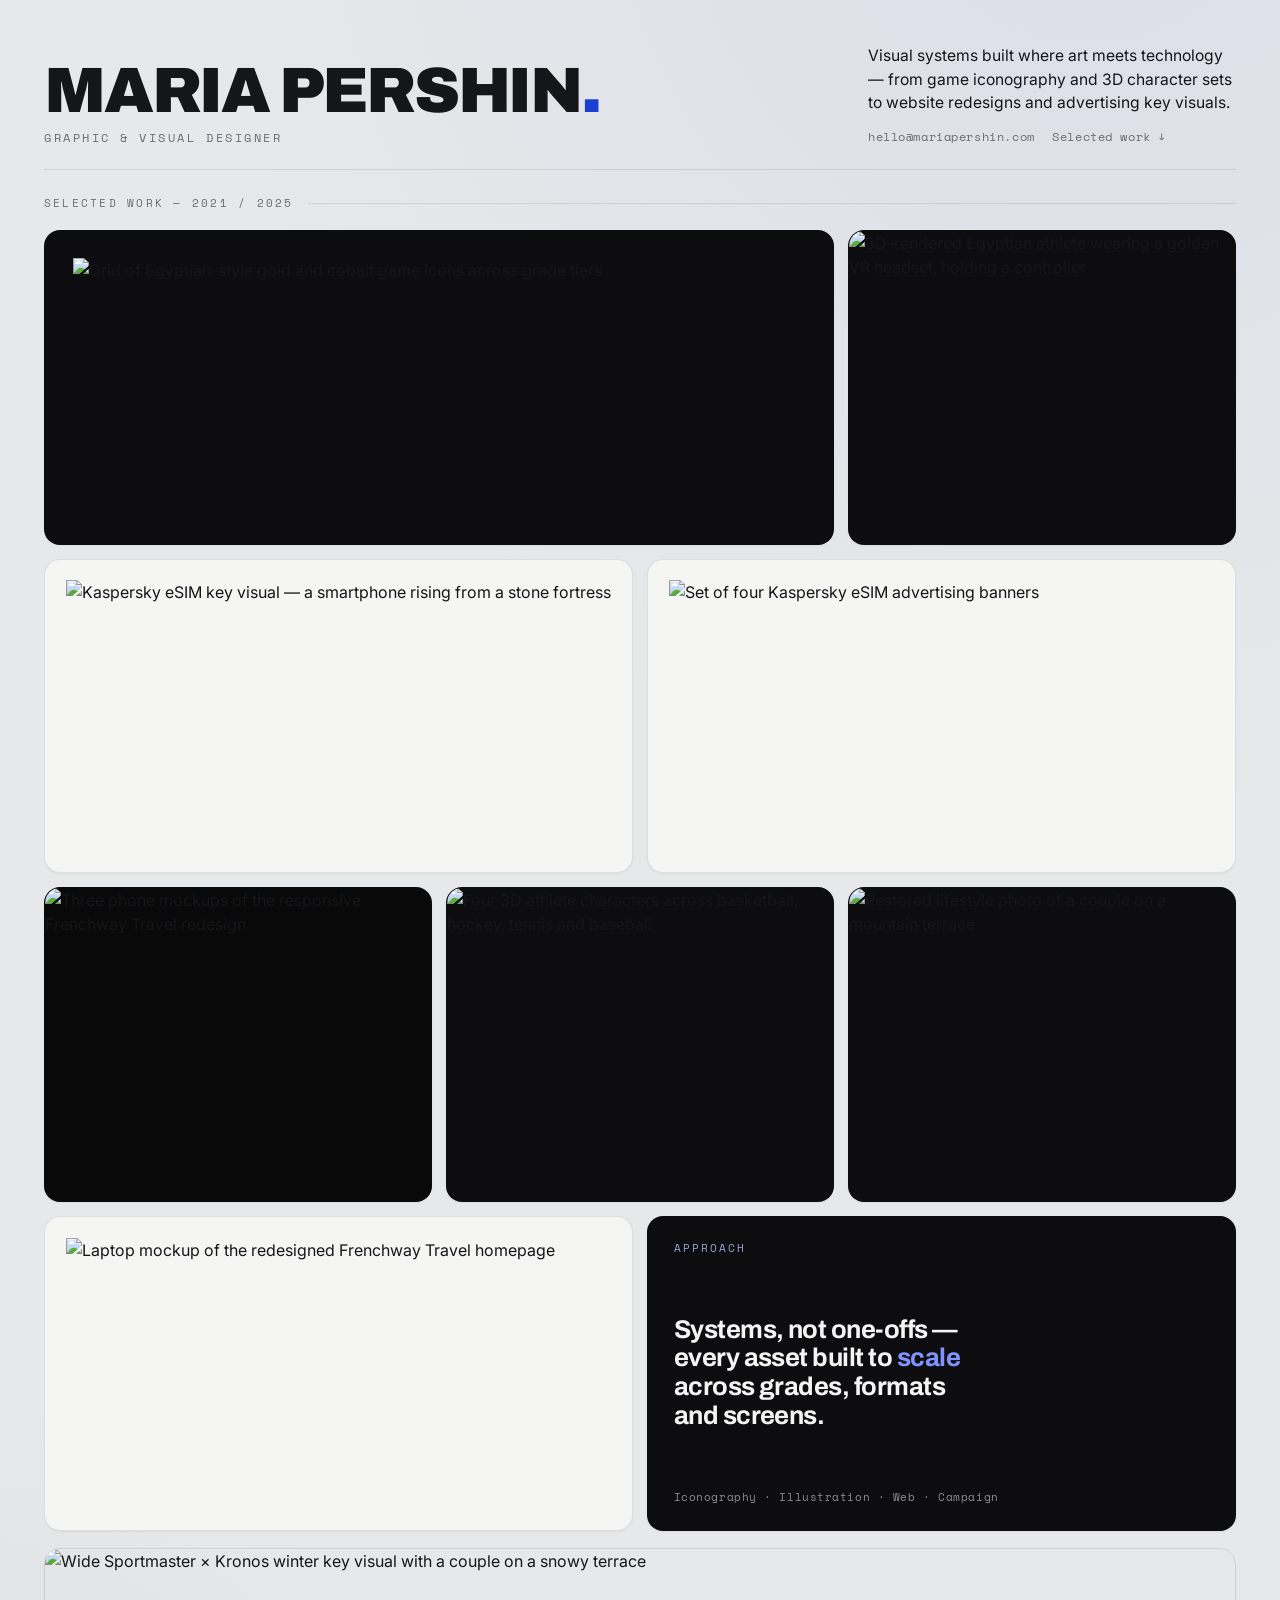
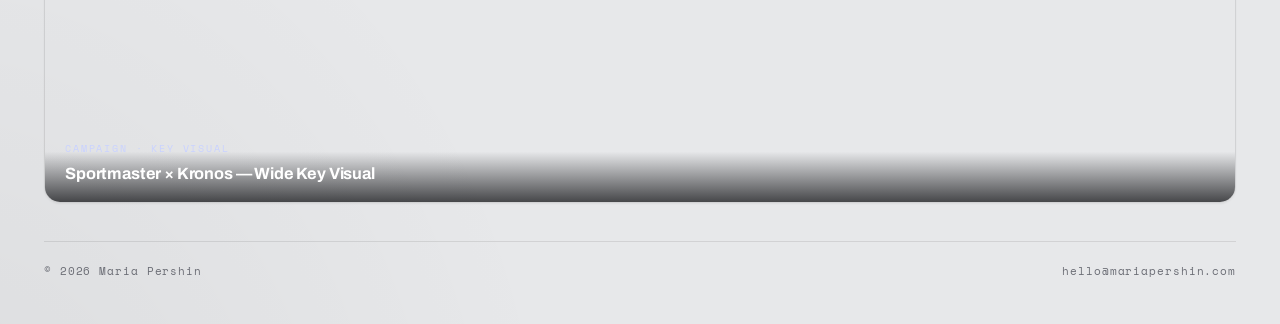
==== commit 299e8b5a: "Revert "Add inline SVG favicon to remove 404" This reverts commit 53aedc25864608e5d8b75e35ca65da3bd4" ====
--- a/index.html
+++ b/index.html
@@ -3,207 +3,370 @@
 <head>
 <meta charset="UTF-8">
 <meta name="viewport" content="width=device-width, initial-scale=1.0">
-<title>Maria Pershin — Portfolio Drafts</title>
+<title>Maria Pershin — Graphic &amp; Visual Designer</title>
+<meta name="description" content="Selected work by Maria Pershin — game iconography, character illustration, website redesigns and advertising key visuals.">
 <link rel="preconnect" href="https://fonts.googleapis.com">
 <link rel="preconnect" href="https://fonts.gstatic.com" crossorigin>
-<link href="https://fonts.googleapis.com/css2?family=Space+Grotesk:wght@400;500;600;700&family=Inter:wght@400;500&family=JetBrains+Mono:wght@400;500&display=swap" rel="stylesheet">
+<link href="https://fonts.googleapis.com/css2?family=Archivo:wght@500;600;700;800;900&family=Inter:wght@400;500;600&family=Space+Mono:wght@400;700&display=swap" rel="stylesheet">
 <style>
   *{ margin:0; padding:0; box-sizing:border-box; }
   :root{
-    --bg:#0a0908;
-    --text:#f5f1ea;
-    --muted:#8a8478;
-    --line:#262420;
-    --accent-1:#ff3d2e;
-    --accent-2:#ff6b35;
-    --accent-3:#f7b733;
-  }
+    --canvas:#e7e8ea;        /* cool porcelain gallery wall */
+    --canvas-2:#dcdde0;
+    --ink:#15161a;
+    --muted:#6b6d75;
+    --line:rgba(20,22,28,0.10);
+    --panel-dark:#0d0d10;
+    --panel-light:#f5f5f3;
+    --accent:#1b3fd1;        /* egyptian cobalt, echoed from the icon work */
+    --radius:16px;
+    --gap:14px;
+    --unit:9.4rem;           /* bento base row */
+  }
+
+  html{ -webkit-font-smoothing:antialiased; text-rendering:optimizeLegibility; }
   body{
-    background:var(--bg);
-    color:var(--text);
+    background:var(--canvas);
+    color:var(--ink);
     font-family:"Inter", sans-serif;
+    line-height:1.5;
     min-height:100svh;
-    display:flex;
-    flex-direction:column;
-    align-items:center;
-    justify-content:center;
-    padding:2rem;
-  }
-  .mono{ font-family:"JetBrains Mono", monospace; letter-spacing:0.04em; text-transform:uppercase; }
-  .eyebrow{ font-size:0.75rem; color:var(--muted); margin-bottom:1.25rem; }
-  h1{
-    font-family:"Space Grotesk", sans-serif;
-    font-weight:600;
-    font-size:clamp(2rem, 6vw, 3.4rem);
-    line-height:1.05;
+    background-image:
+      radial-gradient(120% 90% at 85% -10%, rgba(27,63,209,0.06), transparent 60%),
+      radial-gradient(90% 70% at -5% 110%, rgba(0,0,0,0.05), transparent 55%);
+  }
+
+  .wrap{ max-width:1360px; margin:0 auto; padding:clamp(1.25rem,3.5vw,2.75rem); }
+
+  /* ---------- masthead ---------- */
+  .masthead{
+    display:flex; align-items:flex-end; justify-content:space-between;
+    gap:2rem; flex-wrap:wrap;
+    padding-bottom:1.4rem; margin-bottom:1.6rem;
+    border-bottom:1px solid var(--line);
+  }
+  .brand{ display:flex; flex-direction:column; gap:0.55rem; }
+  .brand h1{
+    font-family:"Archivo", sans-serif;
+    font-weight:900;
+    font-size:clamp(2.2rem, 5.6vw, 4rem);
+    line-height:0.92;
+    letter-spacing:-0.035em;
+    text-transform:uppercase;
+  }
+  .brand h1 .dot{ color:var(--accent); }
+  .brand .role{
+    font-family:"Space Mono", monospace;
+    font-size:0.72rem;
+    letter-spacing:0.22em;
+    text-transform:uppercase;
+    color:var(--muted);
+  }
+  .intro{ max-width:23rem; }
+  .intro p{
+    font-size:0.98rem;
+    color:var(--ink);
+  }
+  .intro .contact{
+    margin-top:0.85rem;
+    display:flex; gap:1.1rem; flex-wrap:wrap;
+    font-family:"Space Mono", monospace;
+    font-size:0.72rem; letter-spacing:0.05em;
+  }
+  .intro .contact a{
+    color:var(--muted); text-decoration:none;
+    border-bottom:1px solid transparent;
+    transition:color .2s, border-color .2s;
+  }
+  .intro .contact a:hover{ color:var(--accent); border-color:var(--accent); }
+
+  /* section marker line */
+  .marker{
+    display:flex; align-items:center; gap:0.9rem;
+    margin:0 0 1.1rem;
+    font-family:"Space Mono", monospace;
+    font-size:0.7rem; letter-spacing:0.2em; text-transform:uppercase;
+    color:var(--muted);
+  }
+  .marker::after{ content:""; flex:1; height:1px; background:var(--line); }
+
+  /* ---------- bento ---------- */
+  .bento{
+    display:grid;
+    grid-template-columns:repeat(6, 1fr);
+    grid-auto-rows:var(--unit);
+    grid-auto-flow:dense;
+    gap:var(--gap);
+  }
+  .tile{
+    position:relative;
+    overflow:hidden;
+    border-radius:var(--radius);
+    border:1px solid var(--line);
+    background:var(--panel-light);
+    text-decoration:none;
+    color:inherit;
+    isolation:isolate;
+    box-shadow:0 1px 2px rgba(16,18,24,0.05);
+    transition:transform .4s cubic-bezier(.2,.7,.2,1), box-shadow .4s ease;
+  }
+  .tile.dark{ background:var(--panel-dark); }
+  .tile.phones{ background:#090909; }
+  .tile img{
+    position:absolute; inset:0;
+    width:100%; height:100%;
+    object-fit:cover; object-position:center;
+    display:block;
+    transition:transform .6s cubic-bezier(.2,.7,.2,1), filter .4s ease;
+  }
+  .tile.fit img{ object-fit:contain; padding:3.5%; }
+  .tile.top img{ object-position:50% 20%; }
+
+  /* spans — even 2-row bands, tessellates gap-free on 6 cols */
+  .s-icon   { grid-column:span 4; grid-row:span 2; }
+  .s-hero   { grid-column:span 2; grid-row:span 2; }
+  .s-kmain  { grid-column:span 3; grid-row:span 2; }
+  .s-kset   { grid-column:span 3; grid-row:span 2; }
+  .s-phones { grid-column:span 2; grid-row:span 2; }
+  .s-quad   { grid-column:span 2; grid-row:span 2; }
+  .s-photo  { grid-column:span 2; grid-row:span 2; }
+  .s-laptop { grid-column:span 3; grid-row:span 2; }
+  .s-info   { grid-column:span 3; grid-row:span 2; }
+
+  /* text tile */
+  .tile.info{
+    background:var(--panel-dark);
+    display:flex; flex-direction:column; justify-content:space-between;
+    padding:1.5rem 1.6rem;
+    color:#f4f4f3;
+  }
+  .tile.info .kicker{
+    font-family:"Space Mono", monospace;
+    font-size:0.66rem; letter-spacing:0.2em; text-transform:uppercase;
+    color:#9aa4d6;
+  }
+  .tile.info .statement{
+    font-family:"Archivo", sans-serif; font-weight:700;
+    font-size:clamp(1.2rem, 2.2vw, 1.6rem); line-height:1.12;
+    letter-spacing:-0.02em; max-width:20ch;
+  }
+  .tile.info .statement em{ color:#7f93ff; font-style:normal; }
+  .tile.info .meta{
+    font-family:"Space Mono", monospace; font-size:0.7rem;
+    letter-spacing:0.05em; color:#8b8d95;
+  }
+  .tile.info:hover, .tile.info:focus-visible{ transform:translateY(-4px); }
+
+  /* label plate */
+  .plate{
+    position:absolute; left:0; right:0; bottom:0; z-index:2;
+    padding:1.4rem 1.25rem 1.05rem;
+    background:linear-gradient(to top, rgba(8,9,12,0.92) 8%, rgba(8,9,12,0.55) 55%, rgba(8,9,12,0) 100%);
+    color:#fff;
+    transform:translateY(28%);
+    opacity:0;
+    transition:transform .42s cubic-bezier(.2,.7,.2,1), opacity .42s ease;
+  }
+  .plate .cat{
+    font-family:"Space Mono", monospace;
+    font-size:0.64rem; letter-spacing:0.18em; text-transform:uppercase;
+    color:#c9d2ff;
+    display:block; margin-bottom:0.3rem;
+  }
+  .plate .name{
+    font-family:"Archivo", sans-serif;
+    font-weight:700; font-size:1.02rem; line-height:1.15;
     letter-spacing:-0.01em;
-    text-align:center;
-    margin-bottom:0.75rem;
-  }
-  .dot{ color:var(--accent-2); }
-  p.sub{
-    color:var(--muted);
-    text-align:center;
-    max-width:28rem;
-    margin-bottom:3rem;
-    font-size:0.95rem;
-  }
-  .options{
-    display:grid;
-    grid-template-columns:repeat(5, minmax(0,1fr));
-    gap:1rem;
-    width:100%;
-    max-width:92rem;
-  }
-  .option{
+  }
+  .idx{
+    position:absolute; top:0.7rem; left:0.85rem; z-index:2;
+    font-family:"Space Mono", monospace;
+    font-size:0.62rem; letter-spacing:0.1em;
+    color:rgba(255,255,255,0.0);
+    mix-blend-mode:difference;
+    transition:color .3s ease;
+  }
+  .tile:hover, .tile:focus-visible{
+    transform:translateY(-4px);
+    box-shadow:0 18px 40px -18px rgba(16,18,24,0.45);
+    outline:none;
+  }
+  .tile:hover img, .tile:focus-visible img{ transform:scale(1.045); }
+  .tile:hover .plate, .tile:focus-visible .plate{ transform:translateY(0); opacity:1; }
+  .tile:hover .idx, .tile:focus-visible .idx{ color:rgba(255,255,255,0.65); }
+  .tile:focus-visible{ box-shadow:0 0 0 3px var(--accent), 0 18px 40px -18px rgba(16,18,24,0.45); }
+
+  /* ---------- closing full-bleed banner ---------- */
+  .finale{
+    margin-top:calc(var(--gap) + 0.2rem);
     position:relative;
-    display:flex;
-    flex-direction:column;
-    gap:0.6rem;
-    padding:1.75rem 1.5rem;
+    border-radius:var(--radius);
+    overflow:hidden;
     border:1px solid var(--line);
-    border-radius:6px;
-    background:#121110;
-    text-decoration:none;
-    color:var(--text);
-    overflow:hidden;
-    transition:border-color .25s ease, transform .25s ease;
-  }
-  .option:hover{ transform:translateY(-3px); }
-  .option::before{
-    content:"";
-    position:absolute; inset:0;
-    background:linear-gradient(135deg, var(--accent-1), var(--accent-2) 50%, var(--accent-3));
-    opacity:0;
-    transition:opacity .25s ease;
-  }
-  .option:hover::before{ opacity:0.08; }
-  .option__index{ font-size:0.7rem; color:var(--muted); }
-  .option__title{
-    font-family:"Space Grotesk", sans-serif;
-    font-weight:500;
-    font-size:1.3rem;
-  }
-  .option__desc{ font-size:0.85rem; color:var(--muted); line-height:1.4; }
-  .option__cue{
-    margin-top:0.5rem;
-    font-size:0.7rem;
-    color:var(--accent-2);
-  }
+    box-shadow:0 1px 2px rgba(16,18,24,0.05);
+    display:block; text-decoration:none; color:inherit;
+    transition:transform .4s cubic-bezier(.2,.7,.2,1), box-shadow .4s ease;
+  }
+  .finale img{ width:100%; height:auto; display:block; aspect-ratio:2442/518; object-fit:cover; }
+  .finale .plate{ transform:translateY(0); opacity:1;
+    background:linear-gradient(to top, rgba(8,9,12,0.72) 0%, rgba(8,9,12,0.0) 60%); }
+  .finale:hover{ transform:translateY(-4px); box-shadow:0 18px 40px -18px rgba(16,18,24,0.45); }
+  .finale:focus-visible{ outline:none; box-shadow:0 0 0 3px var(--accent), 0 18px 40px -18px rgba(16,18,24,0.45); }
+
+  /* ---------- footer ---------- */
   footer{
-    margin-top:3rem;
-    color:var(--muted);
-    font-size:0.7rem;
-  }
-  .featured{
-    width:100%;
-    max-width:92rem;
-    margin-bottom:3rem;
-  }
-  .featured__label{
-    font-size:0.7rem;
-    color:var(--accent-2);
-    margin-bottom:0.75rem;
-    text-align:center;
-  }
-  .featured__card{
-    display:flex;
-    align-items:center;
-    justify-content:space-between;
-    gap:2rem;
-    flex-wrap:wrap;
-    padding:2.25rem 2.5rem;
-    border:1px solid var(--accent-2);
-    border-radius:8px;
-    background:linear-gradient(135deg, rgba(255,61,46,0.08), rgba(247,183,51,0.05));
-    text-decoration:none;
-    color:var(--text);
-    transition:transform .25s ease;
-  }
-  .featured__card:hover{ transform:translateY(-3px); }
-  .featured__title{
-    font-family:"Space Grotesk", sans-serif;
-    font-weight:600;
-    font-size:1.6rem;
-    margin-bottom:0.5rem;
-  }
-  .featured__desc{ color:var(--muted); font-size:0.95rem; max-width:34rem; }
-  .featured__cue{
-    flex-shrink:0;
-    font-size:0.8rem;
-    color:var(--accent-2);
-    border:1px solid var(--accent-2);
-    padding:0.7rem 1.4rem;
-    border-radius:100px;
-  }
-  .divider{
-    width:100%; max-width:92rem;
-    text-align:center;
-    color:var(--muted);
-    font-size:0.7rem;
-    margin-bottom:2rem;
-    letter-spacing:0.06em;
-    text-transform:uppercase;
-  }
-  @media (max-width:700px){
-    .options{ grid-template-columns:1fr; }
-    .featured__card{ padding:1.75rem; }
+    display:flex; justify-content:space-between; align-items:center;
+    gap:1rem; flex-wrap:wrap;
+    margin-top:2.4rem; padding-top:1.3rem;
+    border-top:1px solid var(--line);
+    font-family:"Space Mono", monospace;
+    font-size:0.7rem; letter-spacing:0.08em; color:var(--muted);
+  }
+  footer a{ color:var(--muted); text-decoration:none; }
+  footer a:hover{ color:var(--accent); }
+
+  /* ---------- responsive ---------- */
+  @media (max-width:860px){
+    :root{ --unit:8rem; }
+    .bento{ grid-template-columns:repeat(2, 1fr); }
+    .s-icon{ grid-column:span 2; grid-row:span 2; }
+    .s-hero{ grid-column:span 1; grid-row:span 3; }
+    .s-kmain{ grid-column:span 2; grid-row:span 2; }
+    .s-kset{ grid-column:span 2; grid-row:span 2; }
+    .s-laptop{ grid-column:span 2; grid-row:span 2; }
+    .s-phones{ grid-column:span 1; grid-row:span 2; }
+    .s-quad{ grid-column:span 1; grid-row:span 2; }
+    .s-photo{ grid-column:span 1; grid-row:span 3; }
+    .plate{ transform:translateY(0); opacity:1;
+      background:linear-gradient(to top, rgba(8,9,12,0.85) 12%, rgba(8,9,12,0.2) 60%, rgba(8,9,12,0) 100%); }
+  }
+  @media (max-width:520px){
+    .bento{ grid-template-columns:1fr; grid-auto-rows:auto; }
+    .tile{ grid-column:auto !important; grid-row:auto !important; aspect-ratio:16/10; }
+    .tile img{ position:absolute; }
+    .tile.s-hero, .tile.s-photo{ aspect-ratio:4/5; }
+  }
+
+  @media (prefers-reduced-motion:reduce){
+    *{ transition:none !important; }
+    .tile img{ transform:none !important; }
   }
 </style>
 </head>
 <body>
-
-  <p class="mono eyebrow">[MP_26 — PORTFOLIO]</p>
-  <h1>Maria Pershin<span class="dot">.</span></h1>
-  <p class="sub">The finished portfolio, built from real project work — plus five earlier design explorations below.</p>
-
-  <div class="featured">
-    <p class="mono featured__label">[RECOMMENDED]</p>
-    <a class="featured__card" href="index-real.html">
-      <div>
-        <div class="featured__title">The real portfolio →</div>
-        <div class="featured__desc">Built from actual case studies — game icons, character illustration, website redesigns, Kaspersky and Sportmaster campaigns. Fully responsive, no gimmicks.</div>
-      </div>
-      <span class="featured__cue">[OPEN →]</span>
-    </a>
-  </div>
-
-  <p class="mono divider">— earlier explorations —</p>
-
-  <div class="options">
-    <a class="option" href="index-vertical.html">
-      <span class="mono option__index">01</span>
-      <span class="option__title">Vertical scroll</span>
-      <span class="option__desc">Classic top-to-bottom layout with full-bleed image panels and inertia scroll.</span>
-      <span class="mono option__cue">[OPEN →]</span>
-    </a>
-    <a class="option" href="index-horizontal.html">
-      <span class="mono option__index">02</span>
-      <span class="option__title">Horizontal scroll</span>
-      <span class="option__desc">Wheel drives sideways motion through hero, work and contact as one sequence.</span>
-      <span class="mono option__cue">[OPEN →]</span>
-    </a>
-    <a class="option" href="test.html">
-      <span class="mono option__index">03</span>
-      <span class="option__title">Animation test — dark</span>
-      <span class="option__desc">Color-block panels, offset photo cards and scrub-linked parallax on the dark ember palette.</span>
-      <span class="mono option__cue">[OPEN →]</span>
-    </a>
-    <a class="option" href="test-light.html">
-      <span class="mono option__index">04</span>
-      <span class="option__title">Animation test — light</span>
-      <span class="option__desc">Same collage system on a warm parchment ground instead of black.</span>
-      <span class="mono option__cue">[OPEN →]</span>
-    </a>
-    <a class="option" href="test-bold.html">
-      <span class="mono option__index">05</span>
-      <span class="option__title">Animation test — bold</span>
-      <span class="option__desc">Riso-ink neon — fluorescent pink, cyan and lime on near-black. The unexpected one.</span>
-      <span class="mono option__cue">[OPEN →]</span>
-    </a>
-  </div>
-
-  <footer class="mono">© 2026 Maria Pershin</footer>
-
+<main class="wrap">
+
+  <header class="masthead">
+    <div class="brand">
+      <h1>Maria Pershin<span class="dot">.</span></h1>
+      <span class="role">Graphic &amp; Visual Designer</span>
+    </div>
+    <div class="intro">
+      <p>Visual systems built where art meets technology — from game iconography and 3D character sets to website redesigns and advertising key visuals.</p>
+      <div class="contact">
+        <a href="mailto:hello@mariapershin.com">hello@mariapershin.com</a>
+        <a href="#work">Selected work ↓</a>
+      </div>
+    </div>
+  </header>
+
+  <p class="marker" id="work">Selected work — 2021&nbsp;/&nbsp;2025</p>
+
+  <section class="bento">
+
+    <a class="tile dark s-icon fit" href="#">
+      <span class="idx">01</span>
+      <img src="assets/icon-grades.png" alt="Grid of Egyptian-style gold and cobalt game icons across grade tiers" loading="lazy">
+      <div class="plate">
+        <span class="cat">Iconography · 3D</span>
+        <span class="name">Egyptian Slot Icons — Grades &amp; Scalability</span>
+      </div>
+    </a>
+
+    <a class="tile dark s-hero top" href="#">
+      <span class="idx">02</span>
+      <img src="assets/series-hero.png" alt="3D-rendered Egyptian athlete wearing a golden VR headset, holding a controller" loading="lazy">
+      <div class="plate">
+        <span class="cat">Illustration · Series</span>
+        <span class="name">Athlete Series — Lead Character</span>
+      </div>
+    </a>
+
+    <a class="tile s-kmain fit" href="#">
+      <span class="idx">03</span>
+      <img src="assets/kaspersky-main.png" alt="Kaspersky eSIM key visual — a smartphone rising from a stone fortress" loading="lazy">
+      <div class="plate">
+        <span class="cat">Campaign · Key Visual</span>
+        <span class="name">Kaspersky — eSIM Key Visual</span>
+      </div>
+    </a>
+
+    <a class="tile s-kset fit" href="#">
+      <span class="idx">04</span>
+      <img src="assets/kaspersky-set.png" alt="Set of four Kaspersky eSIM advertising banners" loading="lazy">
+      <div class="plate">
+        <span class="cat">Campaign · Banner Set</span>
+        <span class="name">Kaspersky — eSIM Series</span>
+      </div>
+    </a>
+
+    <a class="tile phones s-phones" href="#">
+      <span class="idx">05</span>
+      <img src="assets/website-phones.png" alt="Three phone mockups of the responsive Frenchway Travel redesign" loading="lazy">
+      <div class="plate">
+        <span class="cat">Web · Mobile</span>
+        <span class="name">Frenchway Travel — Responsive</span>
+      </div>
+    </a>
+
+    <a class="tile dark s-quad" href="#">
+      <span class="idx">06</span>
+      <img src="assets/series-quad.png" alt="Four 3D athlete characters across basketball, hockey, tennis and baseball" loading="lazy">
+      <div class="plate">
+        <span class="cat">Illustration · Series</span>
+        <span class="name">Athlete Series — Full Cast</span>
+      </div>
+    </a>
+
+    <a class="tile dark s-photo top" href="#">
+      <span class="idx">07</span>
+      <img src="assets/sportmaster-photo.png" alt="Restored lifestyle photo of a couple on a mountain terrace" loading="lazy">
+      <div class="plate">
+        <span class="cat">Retouch · Restoration</span>
+        <span class="name">Sportmaster — Image Recovery</span>
+      </div>
+    </a>
+
+    <a class="tile s-laptop fit" href="#">
+      <span class="idx">08</span>
+      <img src="assets/website-laptop.png" alt="Laptop mockup of the redesigned Frenchway Travel homepage" loading="lazy">
+      <div class="plate">
+        <span class="cat">Web · UX / UI</span>
+        <span class="name">Frenchway Travel — Redesign</span>
+      </div>
+    </a>
+
+    <div class="tile info s-info">
+      <span class="kicker">Approach</span>
+      <p class="statement">Systems, not one-offs — every asset built to <em>scale</em> across grades, formats and screens.</p>
+      <span class="meta">Iconography · Illustration · Web · Campaign</span>
+    </div>
+
+  </section>
+
+  <a class="finale" href="#">
+    <img src="assets/sportmaster-banner.png" alt="Wide Sportmaster × Kronos winter key visual with a couple on a snowy terrace" loading="lazy">
+    <div class="plate">
+      <span class="cat">Campaign · Key Visual</span>
+      <span class="name">Sportmaster × Kronos — Wide Key Visual</span>
+    </div>
+  </a>
+
+  <footer>
+    <span>© 2026 Maria Pershin</span>
+    <span><a href="mailto:hello@mariapershin.com">hello@mariapershin.com</a></span>
+  </footer>
+
+</main>
 </body>
 </html>
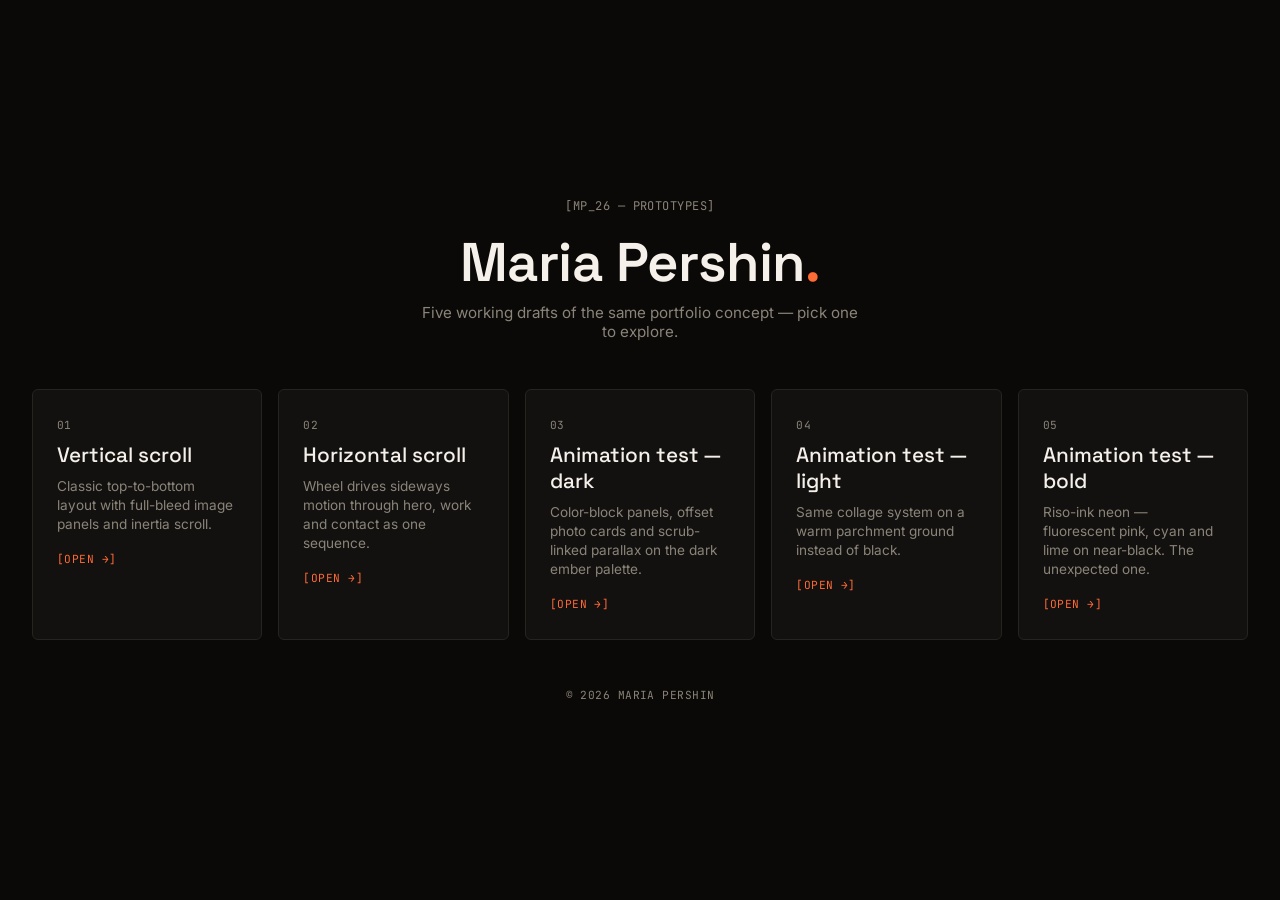
==== commit 825be3d3: "Remove the rejected real-site draft, keep only the 5 prototype variants" ====
--- a/index.html
+++ b/index.html
@@ -3,370 +3,143 @@
 <head>
 <meta charset="UTF-8">
 <meta name="viewport" content="width=device-width, initial-scale=1.0">
-<title>Maria Pershin — Graphic &amp; Visual Designer</title>
-<meta name="description" content="Selected work by Maria Pershin — game iconography, character illustration, website redesigns and advertising key visuals.">
+<title>Maria Pershin — Portfolio Drafts</title>
 <link rel="preconnect" href="https://fonts.googleapis.com">
 <link rel="preconnect" href="https://fonts.gstatic.com" crossorigin>
-<link href="https://fonts.googleapis.com/css2?family=Archivo:wght@500;600;700;800;900&family=Inter:wght@400;500;600&family=Space+Mono:wght@400;700&display=swap" rel="stylesheet">
+<link href="https://fonts.googleapis.com/css2?family=Space+Grotesk:wght@400;500;600;700&family=Inter:wght@400;500&family=JetBrains+Mono:wght@400;500&display=swap" rel="stylesheet">
 <style>
   *{ margin:0; padding:0; box-sizing:border-box; }
   :root{
-    --canvas:#e7e8ea;        /* cool porcelain gallery wall */
-    --canvas-2:#dcdde0;
-    --ink:#15161a;
-    --muted:#6b6d75;
-    --line:rgba(20,22,28,0.10);
-    --panel-dark:#0d0d10;
-    --panel-light:#f5f5f3;
-    --accent:#1b3fd1;        /* egyptian cobalt, echoed from the icon work */
-    --radius:16px;
-    --gap:14px;
-    --unit:9.4rem;           /* bento base row */
+    --bg:#0a0908;
+    --text:#f5f1ea;
+    --muted:#8a8478;
+    --line:#262420;
+    --accent-1:#ff3d2e;
+    --accent-2:#ff6b35;
+    --accent-3:#f7b733;
   }
-
-  html{ -webkit-font-smoothing:antialiased; text-rendering:optimizeLegibility; }
   body{
-    background:var(--canvas);
-    color:var(--ink);
+    background:var(--bg);
+    color:var(--text);
     font-family:"Inter", sans-serif;
-    line-height:1.5;
     min-height:100svh;
-    background-image:
-      radial-gradient(120% 90% at 85% -10%, rgba(27,63,209,0.06), transparent 60%),
-      radial-gradient(90% 70% at -5% 110%, rgba(0,0,0,0.05), transparent 55%);
+    display:flex;
+    flex-direction:column;
+    align-items:center;
+    justify-content:center;
+    padding:2rem;
   }
-
-  .wrap{ max-width:1360px; margin:0 auto; padding:clamp(1.25rem,3.5vw,2.75rem); }
-
-  /* ---------- masthead ---------- */
-  .masthead{
-    display:flex; align-items:flex-end; justify-content:space-between;
-    gap:2rem; flex-wrap:wrap;
-    padding-bottom:1.4rem; margin-bottom:1.6rem;
-    border-bottom:1px solid var(--line);
+  .mono{ font-family:"JetBrains Mono", monospace; letter-spacing:0.04em; text-transform:uppercase; }
+  .eyebrow{ font-size:0.75rem; color:var(--muted); margin-bottom:1.25rem; }
+  h1{
+    font-family:"Space Grotesk", sans-serif;
+    font-weight:600;
+    font-size:clamp(2rem, 6vw, 3.4rem);
+    line-height:1.05;
+    letter-spacing:-0.01em;
+    text-align:center;
+    margin-bottom:0.75rem;
   }
-  .brand{ display:flex; flex-direction:column; gap:0.55rem; }
-  .brand h1{
-    font-family:"Archivo", sans-serif;
-    font-weight:900;
-    font-size:clamp(2.2rem, 5.6vw, 4rem);
-    line-height:0.92;
-    letter-spacing:-0.035em;
-    text-transform:uppercase;
+  .dot{ color:var(--accent-2); }
+  p.sub{
+    color:var(--muted);
+    text-align:center;
+    max-width:28rem;
+    margin-bottom:3rem;
+    font-size:0.95rem;
   }
-  .brand h1 .dot{ color:var(--accent); }
-  .brand .role{
-    font-family:"Space Mono", monospace;
-    font-size:0.72rem;
-    letter-spacing:0.22em;
-    text-transform:uppercase;
+  .options{
+    display:grid;
+    grid-template-columns:repeat(5, minmax(0,1fr));
+    gap:1rem;
+    width:100%;
+    max-width:92rem;
+  }
+  .option{
+    position:relative;
+    display:flex;
+    flex-direction:column;
+    gap:0.6rem;
+    padding:1.75rem 1.5rem;
+    border:1px solid var(--line);
+    border-radius:6px;
+    background:#121110;
+    text-decoration:none;
+    color:var(--text);
+    overflow:hidden;
+    transition:border-color .25s ease, transform .25s ease;
+  }
+  .option:hover{ transform:translateY(-3px); }
+  .option::before{
+    content:"";
+    position:absolute; inset:0;
+    background:linear-gradient(135deg, var(--accent-1), var(--accent-2) 50%, var(--accent-3));
+    opacity:0;
+    transition:opacity .25s ease;
+  }
+  .option:hover::before{ opacity:0.08; }
+  .option__index{ font-size:0.7rem; color:var(--muted); }
+  .option__title{
+    font-family:"Space Grotesk", sans-serif;
+    font-weight:500;
+    font-size:1.3rem;
+  }
+  .option__desc{ font-size:0.85rem; color:var(--muted); line-height:1.4; }
+  .option__cue{
+    margin-top:0.5rem;
+    font-size:0.7rem;
+    color:var(--accent-2);
+  }
+  footer{
+    margin-top:3rem;
     color:var(--muted);
+    font-size:0.7rem;
   }
-  .intro{ max-width:23rem; }
-  .intro p{
-    font-size:0.98rem;
-    color:var(--ink);
-  }
-  .intro .contact{
-    margin-top:0.85rem;
-    display:flex; gap:1.1rem; flex-wrap:wrap;
-    font-family:"Space Mono", monospace;
-    font-size:0.72rem; letter-spacing:0.05em;
-  }
-  .intro .contact a{
-    color:var(--muted); text-decoration:none;
-    border-bottom:1px solid transparent;
-    transition:color .2s, border-color .2s;
-  }
-  .intro .contact a:hover{ color:var(--accent); border-color:var(--accent); }
-
-  /* section marker line */
-  .marker{
-    display:flex; align-items:center; gap:0.9rem;
-    margin:0 0 1.1rem;
-    font-family:"Space Mono", monospace;
-    font-size:0.7rem; letter-spacing:0.2em; text-transform:uppercase;
-    color:var(--muted);
-  }
-  .marker::after{ content:""; flex:1; height:1px; background:var(--line); }
-
-  /* ---------- bento ---------- */
-  .bento{
-    display:grid;
-    grid-template-columns:repeat(6, 1fr);
-    grid-auto-rows:var(--unit);
-    grid-auto-flow:dense;
-    gap:var(--gap);
-  }
-  .tile{
-    position:relative;
-    overflow:hidden;
-    border-radius:var(--radius);
-    border:1px solid var(--line);
-    background:var(--panel-light);
-    text-decoration:none;
-    color:inherit;
-    isolation:isolate;
-    box-shadow:0 1px 2px rgba(16,18,24,0.05);
-    transition:transform .4s cubic-bezier(.2,.7,.2,1), box-shadow .4s ease;
-  }
-  .tile.dark{ background:var(--panel-dark); }
-  .tile.phones{ background:#090909; }
-  .tile img{
-    position:absolute; inset:0;
-    width:100%; height:100%;
-    object-fit:cover; object-position:center;
-    display:block;
-    transition:transform .6s cubic-bezier(.2,.7,.2,1), filter .4s ease;
-  }
-  .tile.fit img{ object-fit:contain; padding:3.5%; }
-  .tile.top img{ object-position:50% 20%; }
-
-  /* spans — even 2-row bands, tessellates gap-free on 6 cols */
-  .s-icon   { grid-column:span 4; grid-row:span 2; }
-  .s-hero   { grid-column:span 2; grid-row:span 2; }
-  .s-kmain  { grid-column:span 3; grid-row:span 2; }
-  .s-kset   { grid-column:span 3; grid-row:span 2; }
-  .s-phones { grid-column:span 2; grid-row:span 2; }
-  .s-quad   { grid-column:span 2; grid-row:span 2; }
-  .s-photo  { grid-column:span 2; grid-row:span 2; }
-  .s-laptop { grid-column:span 3; grid-row:span 2; }
-  .s-info   { grid-column:span 3; grid-row:span 2; }
-
-  /* text tile */
-  .tile.info{
-    background:var(--panel-dark);
-    display:flex; flex-direction:column; justify-content:space-between;
-    padding:1.5rem 1.6rem;
-    color:#f4f4f3;
-  }
-  .tile.info .kicker{
-    font-family:"Space Mono", monospace;
-    font-size:0.66rem; letter-spacing:0.2em; text-transform:uppercase;
-    color:#9aa4d6;
-  }
-  .tile.info .statement{
-    font-family:"Archivo", sans-serif; font-weight:700;
-    font-size:clamp(1.2rem, 2.2vw, 1.6rem); line-height:1.12;
-    letter-spacing:-0.02em; max-width:20ch;
-  }
-  .tile.info .statement em{ color:#7f93ff; font-style:normal; }
-  .tile.info .meta{
-    font-family:"Space Mono", monospace; font-size:0.7rem;
-    letter-spacing:0.05em; color:#8b8d95;
-  }
-  .tile.info:hover, .tile.info:focus-visible{ transform:translateY(-4px); }
-
-  /* label plate */
-  .plate{
-    position:absolute; left:0; right:0; bottom:0; z-index:2;
-    padding:1.4rem 1.25rem 1.05rem;
-    background:linear-gradient(to top, rgba(8,9,12,0.92) 8%, rgba(8,9,12,0.55) 55%, rgba(8,9,12,0) 100%);
-    color:#fff;
-    transform:translateY(28%);
-    opacity:0;
-    transition:transform .42s cubic-bezier(.2,.7,.2,1), opacity .42s ease;
-  }
-  .plate .cat{
-    font-family:"Space Mono", monospace;
-    font-size:0.64rem; letter-spacing:0.18em; text-transform:uppercase;
-    color:#c9d2ff;
-    display:block; margin-bottom:0.3rem;
-  }
-  .plate .name{
-    font-family:"Archivo", sans-serif;
-    font-weight:700; font-size:1.02rem; line-height:1.15;
-    letter-spacing:-0.01em;
-  }
-  .idx{
-    position:absolute; top:0.7rem; left:0.85rem; z-index:2;
-    font-family:"Space Mono", monospace;
-    font-size:0.62rem; letter-spacing:0.1em;
-    color:rgba(255,255,255,0.0);
-    mix-blend-mode:difference;
-    transition:color .3s ease;
-  }
-  .tile:hover, .tile:focus-visible{
-    transform:translateY(-4px);
-    box-shadow:0 18px 40px -18px rgba(16,18,24,0.45);
-    outline:none;
-  }
-  .tile:hover img, .tile:focus-visible img{ transform:scale(1.045); }
-  .tile:hover .plate, .tile:focus-visible .plate{ transform:translateY(0); opacity:1; }
-  .tile:hover .idx, .tile:focus-visible .idx{ color:rgba(255,255,255,0.65); }
-  .tile:focus-visible{ box-shadow:0 0 0 3px var(--accent), 0 18px 40px -18px rgba(16,18,24,0.45); }
-
-  /* ---------- closing full-bleed banner ---------- */
-  .finale{
-    margin-top:calc(var(--gap) + 0.2rem);
-    position:relative;
-    border-radius:var(--radius);
-    overflow:hidden;
-    border:1px solid var(--line);
-    box-shadow:0 1px 2px rgba(16,18,24,0.05);
-    display:block; text-decoration:none; color:inherit;
-    transition:transform .4s cubic-bezier(.2,.7,.2,1), box-shadow .4s ease;
-  }
-  .finale img{ width:100%; height:auto; display:block; aspect-ratio:2442/518; object-fit:cover; }
-  .finale .plate{ transform:translateY(0); opacity:1;
-    background:linear-gradient(to top, rgba(8,9,12,0.72) 0%, rgba(8,9,12,0.0) 60%); }
-  .finale:hover{ transform:translateY(-4px); box-shadow:0 18px 40px -18px rgba(16,18,24,0.45); }
-  .finale:focus-visible{ outline:none; box-shadow:0 0 0 3px var(--accent), 0 18px 40px -18px rgba(16,18,24,0.45); }
-
-  /* ---------- footer ---------- */
-  footer{
-    display:flex; justify-content:space-between; align-items:center;
-    gap:1rem; flex-wrap:wrap;
-    margin-top:2.4rem; padding-top:1.3rem;
-    border-top:1px solid var(--line);
-    font-family:"Space Mono", monospace;
-    font-size:0.7rem; letter-spacing:0.08em; color:var(--muted);
-  }
-  footer a{ color:var(--muted); text-decoration:none; }
-  footer a:hover{ color:var(--accent); }
-
-  /* ---------- responsive ---------- */
-  @media (max-width:860px){
-    :root{ --unit:8rem; }
-    .bento{ grid-template-columns:repeat(2, 1fr); }
-    .s-icon{ grid-column:span 2; grid-row:span 2; }
-    .s-hero{ grid-column:span 1; grid-row:span 3; }
-    .s-kmain{ grid-column:span 2; grid-row:span 2; }
-    .s-kset{ grid-column:span 2; grid-row:span 2; }
-    .s-laptop{ grid-column:span 2; grid-row:span 2; }
-    .s-phones{ grid-column:span 1; grid-row:span 2; }
-    .s-quad{ grid-column:span 1; grid-row:span 2; }
-    .s-photo{ grid-column:span 1; grid-row:span 3; }
-    .plate{ transform:translateY(0); opacity:1;
-      background:linear-gradient(to top, rgba(8,9,12,0.85) 12%, rgba(8,9,12,0.2) 60%, rgba(8,9,12,0) 100%); }
-  }
-  @media (max-width:520px){
-    .bento{ grid-template-columns:1fr; grid-auto-rows:auto; }
-    .tile{ grid-column:auto !important; grid-row:auto !important; aspect-ratio:16/10; }
-    .tile img{ position:absolute; }
-    .tile.s-hero, .tile.s-photo{ aspect-ratio:4/5; }
-  }
-
-  @media (prefers-reduced-motion:reduce){
-    *{ transition:none !important; }
-    .tile img{ transform:none !important; }
+  @media (max-width:700px){
+    .options{ grid-template-columns:1fr; }
   }
 </style>
 </head>
 <body>
-<main class="wrap">
 
-  <header class="masthead">
-    <div class="brand">
-      <h1>Maria Pershin<span class="dot">.</span></h1>
-      <span class="role">Graphic &amp; Visual Designer</span>
-    </div>
-    <div class="intro">
-      <p>Visual systems built where art meets technology — from game iconography and 3D character sets to website redesigns and advertising key visuals.</p>
-      <div class="contact">
-        <a href="mailto:hello@mariapershin.com">hello@mariapershin.com</a>
-        <a href="#work">Selected work ↓</a>
-      </div>
-    </div>
-  </header>
+  <p class="mono eyebrow">[MP_26 — PROTOTYPES]</p>
+  <h1>Maria Pershin<span class="dot">.</span></h1>
+  <p class="sub">Five working drafts of the same portfolio concept — pick one to explore.</p>
 
-  <p class="marker" id="work">Selected work — 2021&nbsp;/&nbsp;2025</p>
+  <div class="options">
+    <a class="option" href="index-vertical.html">
+      <span class="mono option__index">01</span>
+      <span class="option__title">Vertical scroll</span>
+      <span class="option__desc">Classic top-to-bottom layout with full-bleed image panels and inertia scroll.</span>
+      <span class="mono option__cue">[OPEN →]</span>
+    </a>
+    <a class="option" href="index-horizontal.html">
+      <span class="mono option__index">02</span>
+      <span class="option__title">Horizontal scroll</span>
+      <span class="option__desc">Wheel drives sideways motion through hero, work and contact as one sequence.</span>
+      <span class="mono option__cue">[OPEN →]</span>
+    </a>
+    <a class="option" href="test.html">
+      <span class="mono option__index">03</span>
+      <span class="option__title">Animation test — dark</span>
+      <span class="option__desc">Color-block panels, offset photo cards and scrub-linked parallax on the dark ember palette.</span>
+      <span class="mono option__cue">[OPEN →]</span>
+    </a>
+    <a class="option" href="test-light.html">
+      <span class="mono option__index">04</span>
+      <span class="option__title">Animation test — light</span>
+      <span class="option__desc">Same collage system on a warm parchment ground instead of black.</span>
+      <span class="mono option__cue">[OPEN →]</span>
+    </a>
+    <a class="option" href="test-bold.html">
+      <span class="mono option__index">05</span>
+      <span class="option__title">Animation test — bold</span>
+      <span class="option__desc">Riso-ink neon — fluorescent pink, cyan and lime on near-black. The unexpected one.</span>
+      <span class="mono option__cue">[OPEN →]</span>
+    </a>
+  </div>
 
-  <section class="bento">
+  <footer class="mono">© 2026 Maria Pershin</footer>
 
-    <a class="tile dark s-icon fit" href="#">
-      <span class="idx">01</span>
-      <img src="assets/icon-grades.png" alt="Grid of Egyptian-style gold and cobalt game icons across grade tiers" loading="lazy">
-      <div class="plate">
-        <span class="cat">Iconography · 3D</span>
-        <span class="name">Egyptian Slot Icons — Grades &amp; Scalability</span>
-      </div>
-    </a>
-
-    <a class="tile dark s-hero top" href="#">
-      <span class="idx">02</span>
-      <img src="assets/series-hero.png" alt="3D-rendered Egyptian athlete wearing a golden VR headset, holding a controller" loading="lazy">
-      <div class="plate">
-        <span class="cat">Illustration · Series</span>
-        <span class="name">Athlete Series — Lead Character</span>
-      </div>
-    </a>
-
-    <a class="tile s-kmain fit" href="#">
-      <span class="idx">03</span>
-      <img src="assets/kaspersky-main.png" alt="Kaspersky eSIM key visual — a smartphone rising from a stone fortress" loading="lazy">
-      <div class="plate">
-        <span class="cat">Campaign · Key Visual</span>
-        <span class="name">Kaspersky — eSIM Key Visual</span>
-      </div>
-    </a>
-
-    <a class="tile s-kset fit" href="#">
-      <span class="idx">04</span>
-      <img src="assets/kaspersky-set.png" alt="Set of four Kaspersky eSIM advertising banners" loading="lazy">
-      <div class="plate">
-        <span class="cat">Campaign · Banner Set</span>
-        <span class="name">Kaspersky — eSIM Series</span>
-      </div>
-    </a>
-
-    <a class="tile phones s-phones" href="#">
-      <span class="idx">05</span>
-      <img src="assets/website-phones.png" alt="Three phone mockups of the responsive Frenchway Travel redesign" loading="lazy">
-      <div class="plate">
-        <span class="cat">Web · Mobile</span>
-        <span class="name">Frenchway Travel — Responsive</span>
-      </div>
-    </a>
-
-    <a class="tile dark s-quad" href="#">
-      <span class="idx">06</span>
-      <img src="assets/series-quad.png" alt="Four 3D athlete characters across basketball, hockey, tennis and baseball" loading="lazy">
-      <div class="plate">
-        <span class="cat">Illustration · Series</span>
-        <span class="name">Athlete Series — Full Cast</span>
-      </div>
-    </a>
-
-    <a class="tile dark s-photo top" href="#">
-      <span class="idx">07</span>
-      <img src="assets/sportmaster-photo.png" alt="Restored lifestyle photo of a couple on a mountain terrace" loading="lazy">
-      <div class="plate">
-        <span class="cat">Retouch · Restoration</span>
-        <span class="name">Sportmaster — Image Recovery</span>
-      </div>
-    </a>
-
-    <a class="tile s-laptop fit" href="#">
-      <span class="idx">08</span>
-      <img src="assets/website-laptop.png" alt="Laptop mockup of the redesigned Frenchway Travel homepage" loading="lazy">
-      <div class="plate">
-        <span class="cat">Web · UX / UI</span>
-        <span class="name">Frenchway Travel — Redesign</span>
-      </div>
-    </a>
-
-    <div class="tile info s-info">
-      <span class="kicker">Approach</span>
-      <p class="statement">Systems, not one-offs — every asset built to <em>scale</em> across grades, formats and screens.</p>
-      <span class="meta">Iconography · Illustration · Web · Campaign</span>
-    </div>
-
-  </section>
-
-  <a class="finale" href="#">
-    <img src="assets/sportmaster-banner.png" alt="Wide Sportmaster × Kronos winter key visual with a couple on a snowy terrace" loading="lazy">
-    <div class="plate">
-      <span class="cat">Campaign · Key Visual</span>
-      <span class="name">Sportmaster × Kronos — Wide Key Visual</span>
-    </div>
-  </a>
-
-  <footer>
-    <span>© 2026 Maria Pershin</span>
-    <span><a href="mailto:hello@mariapershin.com">hello@mariapershin.com</a></span>
-  </footer>
-
-</main>
 </body>
 </html>
